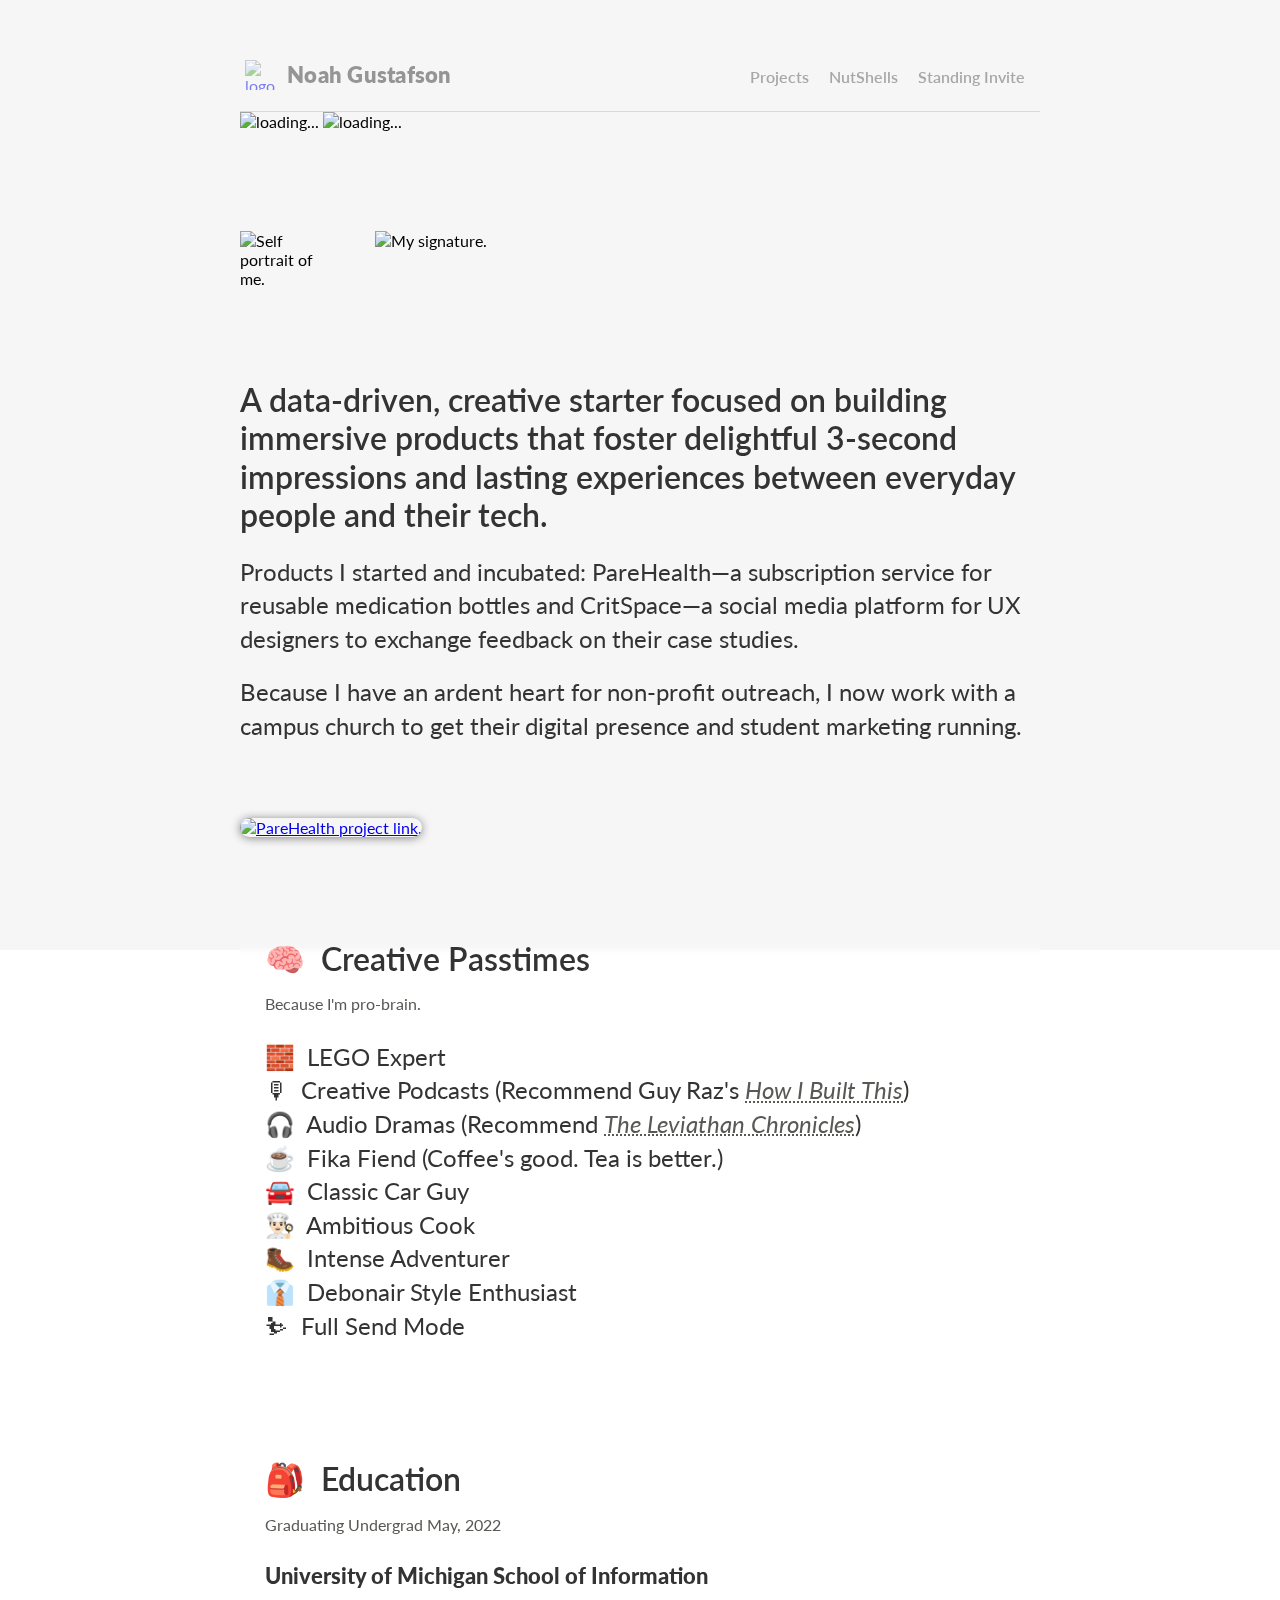
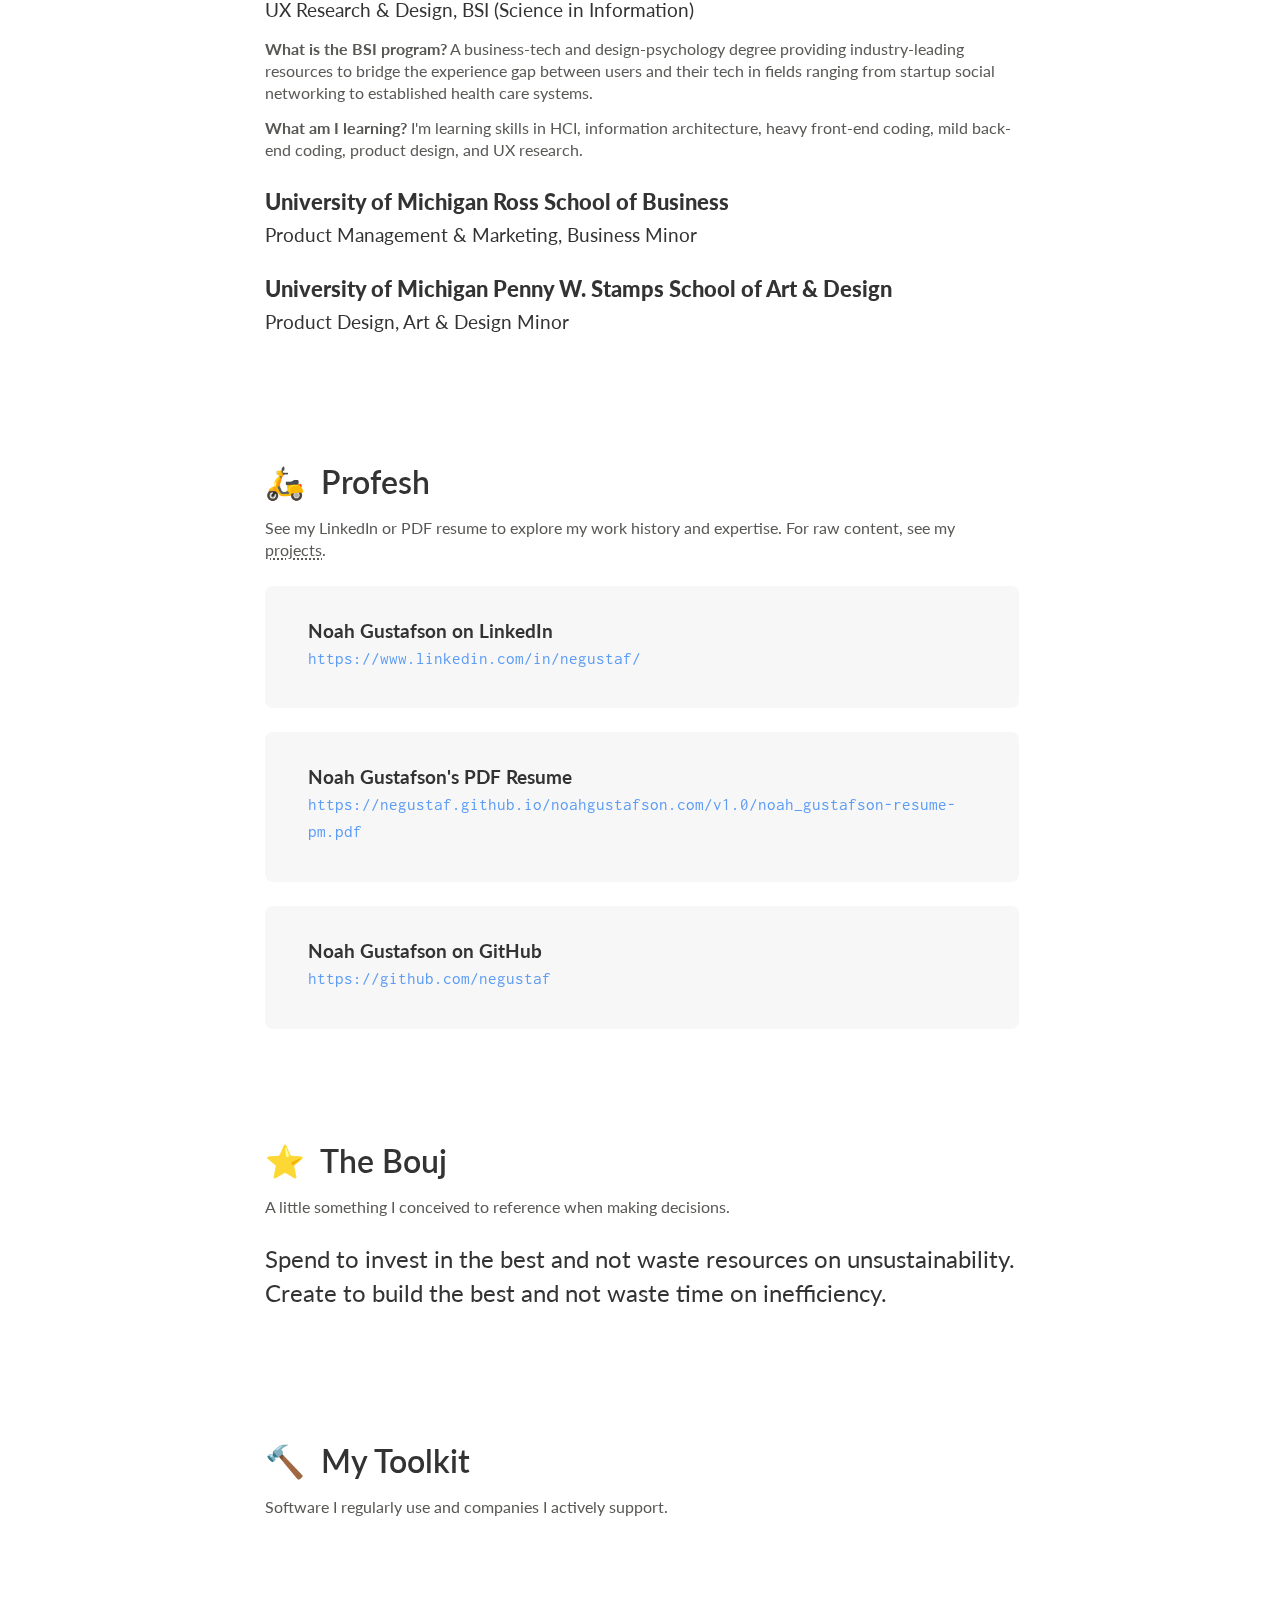
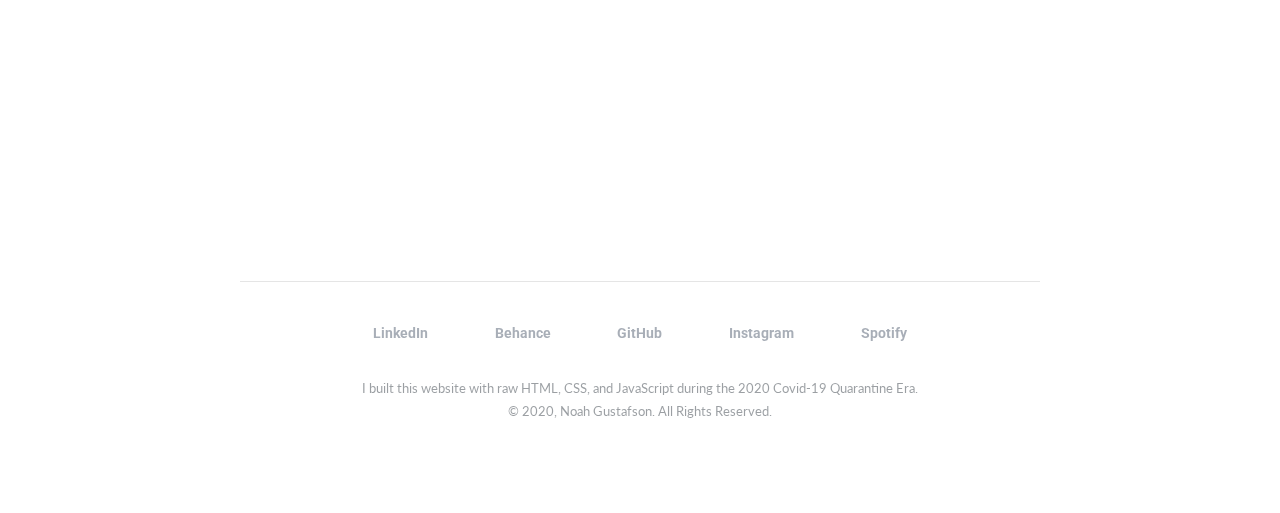
==== index.html @ 770f992e "Update index.html" ====
<!DOCTYPE html>
<html lang="en">
	<head>
		<!-- TITLE & META -->
		<title>Noah Gustafson</title>
		<meta name="”description”" content="Noah Gustafson's Portfolio">
		<!--<meta http-equiv="Cache-Control" content="no-cache, no-store, must-revalidate">
		<meta http-equiv="Pragma" content="no-cache">
		<meta http-equiv="Expires" content="0">-->
		<meta charset="utf-8">
		<meta http-equiv="x-ua-compatible" content="ie=edge">
		<!-- MOBILE META -->
		<meta name="viewport" content="width=device-width, initial-scale=1.0">
		<!-- FACEBOOK META --> <!-- default web image thumbnail for social sharing -->
		<meta property="og:image" content="http://noahgustafson.com/v1.0/imgs/meta-link/socialmedia-placeholder.png">
		<meta property="og:image:type" content="image/png">
		<meta property="og:image:width" content="1024">
		<meta property="og:image:height" content="1024">
		<meta property='og:url' content="http://noahgustafson.com/v1.0/imgs/meta-link/socialmedia-placeholder.png">
		<!-- CSS STYLESHEETS -->
		<link href="https://fonts.googleapis.com/css2?family=Lato:ital,wght@0,100;0,300;0,400;0,700;0,900;1,100;1,300;1,400;1,700;1,900&family=Roboto:ital,wght@0,100;0,300;0,400;0,500;0,700;0,900;1,100;1,300;1,400;1,500;1,700;1,900&display=swap" rel="stylesheet">
		<link rel="preconnect" href="https://fonts.gstatic.com">
		<link href="https://fonts.googleapis.com/css2?family=Inconsolata&display=swap" rel="stylesheet">
		<link rel="stylesheet" href="main.css">
		<link rel="stylesheet" href="loading/loading.css">
		<link rel="preload" type="image/png" href="http://noahgustafson.com/v1.0/imgs/meta-link/socialmedia-placeholder.png" as="image">
		<!-- FAVICON -->
		<link rel="shortcut icon" type="image/x-icon" href="/favicon.ico">
		<!-- backup favicons -->
		<link rel="shortcut icon" href="/favicon.png">
		<link  rel="shortcut icon" type="image/x-icon" href="http://noahgustafson.com/v1.0/favicon.png?v=2">
		<!-- "?v=2 sets new catch file" -->
		<!-- JAVASCRIPT -->
		<!-- more after main -->
		<script src="js/main.js"></script>
		<script src="//ajax.googleapis.com/ajax/libs/jquery/2.1.1/jquery.min.js"></script>
		<!-- Global site tag (gtag.js) - Google Analytics -->
		<script async src="https://www.googletagmanager.com/gtag/js?id=G-1WVPT8D3GH"></script>
		<script>
  		window.dataLayer = window.dataLayer || [];
  		function gtag(){dataLayer.push(arguments);}
  		gtag('js', new Date());

  		gtag('config', 'G-1WVPT8D3GH');
		</script>
	</head>
	<body class="footer-wrapper signature-background"> <!-- <body> == all visible content -->
		<div class="skip"><a href="#accessibility-jump">Skip to Main Content</a></div>
		<!-- SCROLL INDICATOR -->
		<div class="header-bar">
  		<div class="progress-container">
    		<div class="progress-bar" id="myBar"></div>
  		</div>
		</div>
		<div class="hero"></div>
		<div class="dot-grid"></div>
		<div id="sidebar" class="parallax-sidebar parallax-sidebar-fixed">
			<div class="parallax-sidebar-content">
				<h2 id="h-sidebar">More Content?</h2>
				<p id="text-sidebar">Let's talk shop!</p>
				<div class="link-email-box-sidebar" onclick="openExternalEmail()">
					<a id="link-email-sidebar" href="mailto:negustaf@umich.edu">@</a>
				</div>
			</div>
		</div>
		<div class="body">
			<header id="accessibility-jump">
				<div class="header-logo">
					<a href="https://negustaf.github.io/noahgustafson.com/v1.0/">
						<img class="header-logo-img" src="imgs/HipNoahSilhouette.png" alt="logo silhouette" height="30" width="30" style="vertical-align: middle;">
						<p class="header-logo-text">Noah Gustafson</p>
					</a>
				</div>
				<nav>
					<div class="desktop-nav">
						<ul class="nav-links">
							<li class="nav-item">
								<a href="https://negustaf.github.io/noahgustafson.com/v1.0/projects/">Projects</a>
							</li>
							<li class="nav-item">
								<a href="https://negustaf.github.io/noahgustafson.com/v1.0/nutshells/">NutShells</a>
							</li>
							<li class="nav-item">
								<a href="https://negustaf.github.io/noahgustafson.com/v1.0/standing-invite/">Standing Invite</a>
							</li>
						</ul>
					</div>
					<div class="mobile-hamburger">
						<div id="javascriptLink" class="overlay">
							<a href="javascript:void(0)" class="closebtn" onclick="closeNav()">&times;</a>
							<div class="overlay-content">
								<ul class="nav-links">
									<li class="nav-item">
										<a href="https://negustaf.github.io/noahgustafson.com/v1.0/projects/">Projects</a>
									</li>
									<li class="nav-item">
										<a href="https://negustaf.github.io/noahgustafson.com/v1.0/nutshells/">NutShells</a>
									</li>
									<li class="nav-item">
										<a href="https://negustaf.github.io/noahgustafson.com/v1.0/standing-invite/">Standing Invite</a>
									</li>
								</ul>
							</div>
						</div>
						<span onclick="openNav()" class="hamburger-menu">&#9776;</span>
					</div>
				</nav>
			</header>
			<main class="footer-wrapper">
				<!-- SPLASH SCREEN -->
				<div id="loader-main" class="loader">
	      	<img src='loading/loading-desktop.png' class='load-img-desktop' alt='loading...'>
					<img src='loading/loading-mobile.png' class='load-img-mobile' alt='loading...'>
	    	</div>
				<div class="flex-title">
					<img id="myImg" src="imgs/selfportraitsquircle.png" alt="Self portrait of me." height="100" width="100">
					<img id="mySignature" src="imgs/signature.png" alt="My signature." height="100" width="200">
					<!--<h1 id="h-namehead">Noah Gustafson</h1>-->
				</div>
				<h1 id="h-tagline">A data-driven, creative starter focused on building immersive products that foster delightful 3-second impressions and lasting experiences between everyday people and their tech.</h1>
				<p class="text">Products I started and incubated: PareHealth&mdash;a subscription service for reusable medication bottles and CritSpace&mdash;a social media platform for UX designers to exchange feedback on their case studies.</p>
				<p class="text">Because I have an ardent heart for non-profit outreach, I now work with a campus church to get their digital presence and student marketing running.</p>
				<div class="project-thumbnail-positioning-large">
					<div class="project-thumbnail">
						<a href="https://negustaf.github.io/noahgustafson.com/v1.0/projects/">
							<img class="project-thumbnail-img-large" src="imgs/parehealthtab.png" alt="PareHealth project link." width="1920" height="1228">
						</a>
					</div>
				</div>
				<div class="block-background h1-highmargin">
					<h1 class="h-subtext">🧠&nbsp;&nbsp;Creative Passtimes</h1>
					<p class="subtext">Because I'm pro-brain.</p>
					<p class="text-shortmargin text">
						🧱&nbsp;&nbsp;LEGO Expert<br>
						🎙&nbsp;&nbsp;Creative Podcasts (Recommend Guy Raz's <a class="link-inline" href="https://www.npr.org/podcasts/510313/how-i-built-this" target="_blank" rel="noopener noreferrer"><i>How I Built This</i></a>)<br>
						🎧&nbsp;&nbsp;Audio Dramas (Recommend <a class="link-inline" href="https://www.leviathanchronicles.com/" target="_blank" rel="noopener noreferrer"><i>The Leviathan Chronicles</i></a>)<br>
						☕️&nbsp;&nbsp;Fika Fiend (Coffee's good. Tea is better.)<br>
						🚘&nbsp;&nbsp;Classic Car Guy<br>
						👨🏻‍🍳&nbsp;&nbsp;Ambitious Cook<br>
						🥾&nbsp;&nbsp;Intense Adventurer<br>
						👔&nbsp;&nbsp;Debonair Style Enthusiast<br>
						⛷&nbsp;&nbsp;Full Send Mode
					</p>
				</div>
				<div class="block-background h1-highmargin">
					<h1 class="h-subtext">🎒&nbsp;&nbsp;Education</h1>
					<p class="subtext">Graduating Undergrad May, 2022</p>
					<h2 class="text-shortmargin"><strong>University of Michigan School of Information</strong></h2>
					<h3>UX Research & Design, BSI (Science in Information)</h3>
					<p id="p-subtext-shortmargin" class="subtext"><strong>What is the BSI program?</strong> A business-tech and design-psychology degree providing industry-leading resources to bridge the experience gap between users and their tech in fields ranging from startup social networking to established health care systems.</p>
					<p class="p-subtext-shortmargin-last subtext"><strong>What am I learning?</strong> I'm learning skills in HCI, information architecture, heavy front-end coding, mild back-end coding, product design, and UX research.</p>
					<h2 class="text-shortmargin"><strong>University of Michigan Ross School of Business</strong></h2>
					<h3 class="p-subtext-shortmargin-last">Product Management & Marketing, Business Minor</h3>
					<h2 class="text-shortmargin"><strong>University of Michigan Penny W. Stamps School of Art & Design</strong></h2>
					<h3>Product Design, Art & Design Minor</h3>
				</div>
				<div class="bottom block-background h1-highmargin">
					<h1 class="h-subtext">🛵&nbsp;&nbsp;Profesh</h1>
					<p class="subtext">See my LinkedIn or PDF resume to explore my work history and expertise. For raw content, see my <a class="link-inline" href="https://negustaf.github.io/noahgustafson.com/projects/" target="_blank" rel="noopener noreferrer">projects</a>.</p>
					<div class="bookmark-outer bookmark-outer-link" onclick="openExternalLinkedIn()">
						<div class="bookmark-inner bookmark-inner-link">
							<div class="bookmark-text">
								<!--<h2>Need a conversation starter?</h2>-->
								<p><strong>Noah Gustafson on LinkedIn</strong></p>
								<p class="bookmark-text-link">https://www.linkedin.com/in/negustaf/</p>
							</div>
						</div>
					</div>
					<div class="bookmark-outer bookmark-outer-link" onclick="openExternalResumePDF()" rel="nofollow noopener">
						<div class="bookmark-inner bookmark-inner-link">
							<div class="bookmark-text">
								<!--<h2>Need a conversation starter?</h2>-->
								<p><strong>Noah Gustafson's PDF Resume</strong></p>
								<p class="bookmark-text-link">https://negustaf.github.io/noahgustafson.com/v1.0/noah_gustafson-resume-pm.pdf</p>
							</div>
						</div>
					</div>
					<div class="bookmark-outer bookmark-outer-link" onclick="openExternalGitHub()">
						<div class="bookmark-inner bookmark-inner-link">
							<div class="bookmark-text">
								<!--<h2>Need a conversation starter?</h2>-->
								<p><strong>Noah Gustafson on GitHub</strong></p>
								<p class="bookmark-text-link">https://github.com/negustaf</p>
							</div>
						</div>
					</div>
				</div>
				<div class="block-background h1-highmargin">
					<h1 class="h-subtext">⭐&nbsp;&nbsp;The Bouj</h1>
					<p class="subtext">A little something I conceived to reference when making decisions.</p>
					<p class="text">Spend to invest in the best and not waste resources on unsustainability. Create to build the best and not waste time on inefficiency.</p>
				</div>
				<!--<h1>😄&nbsp;&nbsp;I am at my best...</h1>
				<p class="text">after talking to someone intellectually or joyously, especially in the morning.</p>-->
				<!--<div class="bookmark-outer">
					<div class="bookmark-inner">
						<h4>Budweiser's 1999: Wassup?</h4>
						<a class="bookmark-link"></a>
					</div>
				</div>-->
				<!-- <a href="https://www.linkedin.com/in/negustaf/" class="linkedin">LinkedIn</a>
				<a href="https://www.instagram.com/thelifeofnegus/" class="instagram">Instagram</a>
				<a href="https://www.behance.net/thedesignofnegus" class="behance">Behance</a>
				<a href="https://open.spotify.com/user/12140083189?si=nihkLLVKQlK-M3A6FV1tzg" class="spotify">Spotify</a>
				<a href="mailto:negustaf@umich.edu" class="email">Email Me</a> -->
				<div class="block-background h1-highmargin">
					<h1 class="h-subtext">🔨&nbsp;&nbsp;My Toolkit</h1>
					<p class="subtext" id="p-subtext-largemargin">Software I regularly use and companies I actively support.</p>
					<!-- GRID METHOD -->
					<div class="favorite-tools-container">
						<a class="things3 column" href="https://culturedcode.com/things/" target="_blank" rel="noopener noreferrer">
							<span style="visibility: hidden;">Things3</span>
						</a>
						<a class="notion column" href="https://www.notion.so/" target="_blank" rel="noopener noreferrer">
							<span style="visibility: hidden;">Notion</span>
						</a>
						<a class="newton column" href="https://newtonhq.com" target="_blank" rel="noopener noreferrer">
							<span style="visibility: hidden;">Newton</span>
						</a>
						<a class="adobe column" href="https://adobe.com" target="_blank" rel="noopener noreferrer">
							<span style="visibility: hidden;">Adobe</span>
						</a>
						<a class="trello column" href="https://trello.com" target="_blank" rel="noopener noreferrer">
							<span style="visibility: hidden;">Trello</span>
						</a>
						<a class="atom column" href="https://atom.io/" target="_blank" rel="noopener noreferrer">
							<span style="visibility: hidden;">Atom IDE</span>
						</a>
						<a class="github column" href="https://github.com/negustaf" target="_blank" rel="noopener noreferrer">
							<span style="visibility: hidden;">GitHub</span>
						</a>
						<a class="figma column" href="https://www.figma.com" target="_blank" rel="noopener noreferrer">
							<span style="visibility: hidden;">Figma</span>
						</a>
						<a class="miro column" href="https://miro.com/" target="_blank" rel="noopener noreferrer">
							<span style="visibility: hidden;">Miro</span>
						</a>
						<a class="slack column" href="https://slack.com/" target="_blank" rel="noopener noreferrer">
							<span style="visibility: hidden;">Slack</span>
						</a>
						<a class="nudget column" href="https://nudgetapp.com/" target="_blank" rel="noopener noreferrer">
							<span style="visibility: hidden;">Nudget</span>
						</a>
						<a class="sketch column" href="https://www.sketch.com" target="_blank" rel="noopener noreferrer">
							<span style="visibility: hidden;">Sketch</span>
						</a>
					</div>
				</div>
				<!-- FLEXBOX METHOD -->
				<!-- DESKTOP VIEW -->
				<!--<div class="favorite-tools-desktop ftd1">
					<a class="things3 favorite-column" href="https://culturedcode.com/things/" target="_blank"></a>
					<a class="notion favorite-column" href="https://www.notion.so/" target="_blank"></a>
					<a class="newton favorite-column" href="https://newtonhq.com" target="_blank"></a>
					<a class="adobe favorite-column" href="https://adobe.com" target="_blank"></a>
				</div>
				<div class="favorite-tools-desktop">
					<a class="trello favorite-column" href="https://trello.com" target="_blank"></a>
					<a class="miro favorite-column" href="https://miro.com/" target="_blank"></a>
					<a class="sketch favorite-column" href="https://www.sketch.com" target="_blank"></a>
					<a class="figma favorite-column" href="https://www.figma.com" target="_blank"></a>
				</div>-->
				<!-- MOBILE VIEW -->
				<!--<div class="favorite-tools-mobile">
					<div class="favorite-column">
						<a class="things3" href="https://culturedcode.com/things/" target="_blank"></a>
						<a class="notion" href="https://www.notion.so/" target="_blank"></a>
					</div>
					<div class="favorite-column">
						<a class="newton favorite-column" href="https://newtonhq.com" target="_blank"></a>
						<a class="adobe favorite-column" href="https://adobe.com" target="_blank"></a>
					</div>
					<div class="favorite-column">
						<a class="trello favorite-column" href="https://trello.com" target="_blank"></a>
						<a class="miro favorite-column" href="https://miro.com/" target="_blank"></a>
					</div>
					<div class="favorite-column">
						<a class="sketch favorite-column" href="https://www.sketch.com" target="_blank"></a>
						<a class="figma favorite-column" href="https://www.figma.com" target="_blank"></a>
					</div>
				</div>-->
			</main>
			<footer>
				<div class="footer-line"></div>
				<div class="foot-social">
					<a href="https://www.linkedin.com/in/negustaf/" target="_blank" rel="noopener noreferrer" class="social-linkedin">LinkedIn</a>
					<a href="https://www.behance.net/thedesignofnegus" target="_blank" rel="noopener noreferrer" class="social-behance">Behance</a>
					<a href="https://github.com/negustaf" target="_blank" rel="noopener noreferrer" class="social-github">GitHub</a>
					<a href="https://www.instagram.com/thelifeofnegus/" target="_blank" rel="noopener noreferrer" class="social-instagram">Instagram</a>
					<a href="https://open.spotify.com/user/12140083189?si=nihkLLVKQlK-M3A6FV1tzg" target="_blank" rel="noopener noreferrer" class="social-spotify">Spotify</a>
				</div>
				<div class="text-foot-mobilewrapper">
					<p id="text-foot" class="text">I built this website with raw HTML, CSS, and JavaScript during the 2020 Covid-19 Quarantine Era.</p>
					<p id="text-foot-copyright" class="text">&copy; 2020, Noah Gustafson. All Rights Reserved.</p>
				</div>
		</footer>
	</div>
	<!-- JAVASCRIPT -->
	<script>
		// SPLASH SCREEN
		window.addEventListener("load", function () {
			const loader = document.querySelector(".loader");
			loader.className += " hidden";
		});
	</script>
	</body>
</html>
---- main.css ----
/* ADD DOTTED LINKS */

@media screen {
  :root {
      --layer-1: #FFFFFF;
      --layer-2: #5C9CF5;
      --layer-3: #F6F6F6;
      --layer-4: #E7E7E7;
  }
  html {
    background-color: var(--layer-1);
  }
  * {
    margin: 0;
    /* DEV RULER: */
    /*border: 1px solid green;*/
  }
  /* PRELOAD TOOLKIT HOVER IMAGES TO AVOID FLICKER */
  body:after {
    position:absolute; width:0; height:0; overflow:hidden; z-index:-1;
    content: url(imgs/favoritetools/things-favoritetools-coloricon-1x-min.png) url(imgs/favoritetools/notion-favoritetools-coloricon-1x-min.png) url(imgs/favoritetools/newton-favoritetools-coloricon-1x-min.png) url(imgs/favoritetools/adobe-favoritetools-coloricon-1x-min.png) url(imgs/favoritetools/trello-favoritetools-coloricon-1x-min.png) url(imgs/favoritetools/atom-favoritetools-coloricon-1x-min.png) url(imgs/favoritetools/github-favoritetools-coloricon-1x-min.png) url(imgs/favoritetools/figma-favoritetools-coloricon-1x-min.png) url(imgs/favoritetools/miro-favoritetools-coloricon-1x-min.png) url(imgs/favoritetools/slack-favoritetools-coloricon-1x-min.png) url(imgs/favoritetools/nudget-favoritetools-coloricon-1x-min.png) url(imgs/favoritetools/sketch-favoritetools-shadeicon-1x-min.png);
  }
  .hero {
    position: absolute;
    top: 0;
    z-index: -1;
    background-color: var(--layer-3);
    width: 100%;
    height: 950px;
  }
  .dot-grid {
    position: absolute;
    top: 946px;
    z-index: -2;
    background-image: url(imgs/dotgrid.png);
    background-repeat: repeat-y;
    width: 100%;
    height: 2150px;
  }
  .body {
    position: relative;
    font-family: 'lato', sans-serif;
    padding-top: 32px;
    padding-right: 32px;
    padding-bottom: 32px;
    padding-left: 32px;
    max-width: 800px;
    margin: 0 auto;
  }
  .signature-background {
    background-image: url('imgs/signature-background.png');
    background-repeat: no-repeat;
    background-position: bottom;
  }
  /* ACCESSIBILITY: SKIP TO MAIN CONTENT */
  .skip a {
    font-family: 'lato', sans-serif;
    font-size: 1em;
    background: #F9F9F9;
    left: 10px;
    padding: 6px;
    -webkit-transition: top 0.3s ease-out;
    transition: top 0.3s ease-out;
    z-index: 1;
    position: absolute;
    top: -40px;
    color: rgb(51,51,51,.4);
    border: 1px solid rgb(0,0,0,0);
    text-decoration: none;
  }
  .skip a:focus {
    top: 10px;
  }
  /* HEADER & NAV */
  header {
    display: flex;
    flex-direction: row;
    justify-content: space-between;
    background-color: rgb(255,255,255,0);
    /*-webkit-backdrop-filter: blur(10px);
    backdrop-filter: blur(10px);*/
    align-items: center;
    padding: 25px 0 1em 0;
    border-bottom: 1px solid rgb(38,52,74,.15);
    transition: background .2s ease-out;
    background-repeat:no-repeat;
  }
  .header-logo {
    display: flex;
    align-items: center;
    cursor: pointer;
    /*hover-background:*/
    border-radius: 4px;
    padding: 3px 5px 5px 5px;
  }
  /*.header-logo:hover {
    background-color: rgb(38,52,74,.08);
  }*/
  .header-logo-img {
    float: left;
    opacity: .5;
    transition: all 300ms ease 0s;
  }
  .header-logo-text {
    float: right;
    color: rgb(51,51,51,.5);
    /*color: rgb(5,13,20,.65);*/
    font-size: 1.4em;
    font-weight: 800;
    letter-spacing: 0.25px;
    text-decoration: none;
    padding: 1px 0 0 12px;
    transition: all 300ms ease 0s;
  }
  .header-logo:hover > a > .header-logo-img, .header-logo:focus > a > .header-logo-img {
    opacity: .8;
  }
  .header-logo:hover > a > .header-logo-text, .header-logo:focus > a > .header-logo-text {
    color: rgb(51,51,51,.8);
    /*color: rgb(5,13,20,1);*/
  }
  .nav-links {
    display: flex;
    list-style-type: none;
    flex-direction: row;
    padding-inline-start: 0; /* removes padding where list bullets were (default of 40px), was problem in hamburger menu centering */
  }
  .nav-item a {
    /*global nav:*/
    color: rgb(51,51,51,.4);
    font-weight: 600;
    text-decoration: none;
    cursor: pointer;
    margin-right: 10px;
    /*hover-background:*/
    border-radius: 4px;
    padding: 3px 5px 5px 5px;
    transition: all 300ms ease 0s;
  }
  .nav-item a:hover, a:focus{
    color: rgb(51,51,51,.6);
    background-color: rgb(231,231,231); /* use when white background: rgb(242,242,242)*/
  }
  .projects-page a, .projects-page a:hover, .projects-page a:after {
    color: rgb(51,51,51,.6);
    background-color: rgb(231,231,231);
  }
  .nutshells-page a, .nutshells-page a:hover, .nutshells-page a:after {
    color: rgb(51,51,51,.6);
    background-color: rgb(231,231,231);
  }
  .standing-invite-page a, .standing-invite-page a:hover, .standing-invite-page a:after {
    color: rgb(51,51,51,.6);
    background-color: rgb(231,231,231);
  }
  /* HORIZONTAL PROGRESS BAR */
  .header-bar {
    position: fixed;
    top: 0;
    z-index: 1;
    width: 100%;
  }
  /* The progress container (grey background) */
  .progress-container {
    width: 100%;
    height: 3px;
    background: rgb(0,0,0,0);
  }
  /* The progress bar (scroll indicator) */
  .progress-bar {
    height: 3px;
    background: var(--layer-2); /*rgb(150,150,150)*/
    width: 0%;
  }
  .mobile-hamburger {
    display:none;
  }
  .flex-title {
    display:flex;
    margin: 100px 0 50px 0;
  }
  #myImg {
    display:inline-block;
    align-self:center;
  }
  #mySignature {
    margin: auto 0 auto 35px;
  }
  h1 {
    color: rgb(51,51,51);
    font-weight:600;
    font-size:2em;
    line-height:1.4em;
    margin-bottom: 20px;
  }
  #h-namehead {
    color: rgb(51,51,51);
    font-weight: 800;
    font-size: 3em;
    margin: auto 0;
  }
  #h-tagline {
    margin-top: 0;
    line-height: 1.2em;
  }
  .h-subtext {
     margin-bottom: 12px;
   }
   .h1-highmargin {
     margin-top: 60px;
   }
  h2 {
    color: rgb(51,51,51);
    font-weight: 600;
    font-size: 1.4em;
    line-height: 1.4em;
    margin-bottom: 8px;
  }
  #h2-comingsoon {
    color: rgb(117,117,117)
  }
  h3 {
    color: rgb(51,51,51);
    font-weight: normal;
    font-size: 1.2em;
    line-height: 1.4em;
    margin-bottom: 14px;
  }
  #h-sidebar {
    font-weight: 800;
    font-size: 1.5em;
  }
  .subtext {
    color: #585855;
    font-weight: normal;
    font-size: 1em;
    line-height: 1.4em;
    margin-bottom: 24px;
  }
  .p-subtext {
    margin-bottom: 5px;
  }
  #p-subtext-shortmargin {
    margin-bottom: 12px;
  }
  #p-subtext-largemargin {
    margin-bottom: 32px;
  }
  .p-subtext-shortmargin-last {
    margin-bottom: 24px;
  }
  .text {
    color: rgb(51,51,51);
    font-weight:normal;
    font-size:1.5em;
    line-height:1.4em;
    margin-bottom: 20px;
  }
  .text-shortmargin {
    /* id's override classes */
    /* not using #text-short anymore though */
    margin-bottom: 5px;
  }
  #text-sidebar {
    font-size: 1.2em;
  }
  #text-foot {
    text-align:center;
    font-size:0.8em;
    color:rgba(4,15,26,.4);
    margin:0;
  }
  #text-foot-copyright {
    padding-top:5px;
    text-align:center;
    font-size: 0.8em;
    color:rgba(4,15,26,.4);
  }
  .link-inline {
    cursor: pointer;
    color: #585855; /*var(--layer-2) or rgb(9,124,190)*/
    text-decoration-color: #585855;
    text-decoration-style: dotted;
    text-decoration-thickness: .1em;
    text-underline-offset: 1.5px;
  }
  .link-inline:hover {
    color: rgb(51,51,51);
    text-decoration-color: rgb(51,51,51);
    text-decoration-style: solid;
  }
  /*#link-email {
    color: var(--layer-2);
    font-size: 1em;
    cursor: pointer;
    text-decoration: none;
    transition: 300ms ease;
  }
  #link-email:hover {
    border-color: var(--layer-2);
  }*/
  #link-email-sidebar {
    color: var(--layer-2);
    font-size: 1.5em;
    cursor: pointer;
    text-decoration: none;
  }
  /*.link-email-underline {
    width: 154px;
    transition: 300ms ease;
  }
  .link-email-underline:after {*/
    /* UNDERLINE */
    /*content: "";
    display: block;
    border-bottom: 1px solid transparent;
    padding: 0;
    width: 154px;
  }
  .link-email-underline:hover:after {
    border-color: var(--layer-2);
  }*/
  .link-email-box-sidebar {
    display: flex;
    justify-content: center;
    cursor: pointer;
    font-size: 1.5em;
    line-height: 1.7em;
    margin-top: 10px;
    padding: 0 3px 7px 3px;
    border-radius: 7.5px;
    border: solid 2px transparent;
    background-color: rgb(231,231,231, 0.6);
    transition: 300ms ease;
  }
  .link-email-box-sidebar:hover, .link-email-box-sidebar:focus {
    border: solid 2px var(--layer-2);
  }
  .link-email-sidebar {

  }
  a.copy-email {
    cursor: pointer;
    text-decoration: underline;
  }
  a.copy-email:first-child {
    text-decoration: none;
  }
  .parallax-sidebar {
    position: absolute;
    font-family: 'lato', sans-serif;
    margin: 0 0 0 6.5vw;
    padding: 5px;
    width: 130px;
    height: auto; opacity: 1;
    transition: height 0ms 0ms, opacity 600ms 0ms;
    left: -200px;
    border-radius: 7.5px;
    -webkit-backdrop-filter: blur(2.5px);
    backdrop-filter: blur(2.5px);
    transition: 1000ms ease;
  }
  .parallax-sidebar-fixed {
    transition: 1000ms ease;
    position: fixed;
    left: 0;
    top: 50vh;
  }
  /*
  .parallax-sidebar {
    position: absolute;
    width: 100%;
    height: 100%;
    top: 150px;
    left: 25px;
    overflow-x: hidden;
    overflow-y: scroll;
    perspective: 8px;
    perspective-origin: 0%;
  }
  .parallax-foreground {
    /*position: fixed;
    top: 100px;
    left: 30px;
    width: 100px;
    height: 200px;*/
    /*position: relative;
    top: 0;
    left: 0;
    width: 100%;
    height: 100%;
    transform: translateZ(0px);
  }
  .parallax-sidebar-content {
    /*position: absolute;
    z-index: 1;*/
    /*margin-top: auto;
    margin-bottom: 50px;
    transform-origin: 0;
    transform: translateZ(3px) scale(0.625);
    transform: translateZ(3px);
    transform: translateZ(0) scale(1);
  }
*/


/*
  .wrapper {
    display: flex;
    justify-content: center;
    align-items: center;
    height: 420px;
  }
  .parallax-container {
    position: relative;
    width: 100%;
    height: 100%;
    overflow-x: hidden;
    overflow-y: scroll;
    perspective: 8px;
    perspective-origin: 0%;
    display: flex;
  }
  .background {
    position: absolute;
    top: 0;
    left: 0;
    width: 100%;
    height: 100%;
    transform: translateZ(0px);
  }
  .foreground {
    margin-top: auto;
    margin-bottom: 50px;
    transform-origin: 0;
    transform: translateZ(3px) scale(0.625);
    transform: translateZ(3px);
    transform: translateZ(0) scale(1);
  }
  .foreground h1 {
    font-size: 36px;
  }
*/

  #projects-long {
    display: block;
  }
  #projects-short {
    display: none;
  }
  .project-thumbnail-positioning {
    margin: 50px 0 50px 0;
  }
  .project-thumbnail-positioning-large {
    margin: 75px 0 75px 0;
  }
  .project-thumbnail {
    margin: 0 auto;
    width: 100%;
    cursor: pointer;
  }
  .project-thumbnail a {
    display: block;
  }
  .project-thumbnail-img {
    width: 100%;
    height: auto;
    -webkit-box-shadow: 0 1px 3px grey;
	  -moz-box-shadow: 0 1px 3px grey;
    box-shadow: 0 1px 3px grey;
    border-radius: 15px;
    transition: 200ms ease;
  }
  .project-thumbnail-img-large {
    width: 100%;
    height: auto;
    -webkit-box-shadow: 0 1px 10px grey;
	  -moz-box-shadow: 0 1px 10px grey;
    box-shadow: 0 1px 10px grey;
    border-radius: 20px;
    transition: 200ms ease;
  }
  .project-thumbnail-img:hover, .project-thumbnail-img-large:hover {
    -webkit-box-shadow: none;
	  -moz-box-shadow: none;
    box-shadow: none;
    transform: scale(1.01);
  }
  /* SLIDING IN PROJECT BLOCKS */
  /*@import "compass/css3";
  * {
    @include box-sizing(border-box);
  }
  section {
    margin: 0 auto;
    padding: 20px;
    overflow: hidden;
  }
  .module {
    width: 48%;
    min-height: 200px;
    position: relative;
    float: left;
    border-radius: 5px;
    margin-right: 4%;
    margin-bottom: 4%;
    box-shadow: 0 1px 3px rgba(black, 0.2);
    &:nth-child(even) {
      margin-right: 0;
    }
  }
  .come-in {
    transform: translateY(150px);
    animation: come-in 0.8s ease forwards;
  }
  .come-in:nth-child(odd) {
    animation-duration: 0.6s;
  }
  .already-visible {
    transform: translateY(0);
    animation: none;
  }
  @keyframes come-in {
    to { transform: translateY(0); }
  }*/
  .block-background {
    padding: 25px;
    -webkit-backdrop-filter: blur(2.5px);
    backdrop-filter: blur(2.5px);
  }
  .bookmark-outer {
    width: 100%;
    border-radius: 7.5px;
    margin-top: 24px;
    background-color: rgb(245,245,245, .8);
    overflow: hidden;
  }
  .bookmark-outer-link {
    cursor: pointer;
    border: 2px solid transparent;
  }
  .bookmark-outer-link:hover {
    border: 2px solid var(--layer-2);
  }
  .bookmark-inner  {
    margin: 20px 30px 25px 30px;
    height: 80%;
    display: grid;
    grid-template-columns: 1fr 999fr;
  }
  .bookmark-inner-link {
    margin-bottom: 35px;
  }
  .bookmark-icon {
    font-size: 2em;
    height: 100%;
    margin-top: 3px;
    grid-column: 1 / span 1;
  }
  .bookmark-text {
    width: 98%;
    height: calc(100% - 20px);
    font-size: 1.2em;
    color: rgb(51,51,51);
    font-weight: normal;
    line-height: 1.4em;
    grid-column: 2 / span 1;
    margin: 10px 0 0 10px;
  }
  .bookmark-text h2 {
    font-size: 1.2em;
  }
  .bookmark-text-link {
    font-family: 'Inconsolata', monospace;
    font-size: 0.9em;
    color: var(--layer-2);
  }
  /* GRID METHOD */
  .favorite-tools-container {
    display: grid;
    margin: 0 auto;
    grid-template-columns: 1fr 1fr 1fr 1fr;
    grid-template-rows: repeat(4,auto);
    grid-row-gap: 25px;
  }
  /* FLEX METHOD */
  /*.favorite-tools-desktop {
    display: flex;
    padding: 0 22px 0 22px;
    justify-content: space-between;
    margin: 0 20px 0 20px;
  }
  .ftd1 {
    padding: 10px 22px 25px 22px;
  }
  .favorite-tools-mobile {
    display: none;
  }*/
  .things3 {
    margin: 0 auto;
    background-image: url(imgs/favoritetools/things-favoritetools-shadeicon-1x-min.png);
    opacity: .5;
    width: 105px;
    height: 45;
    background-size: 105px auto;
    overflow: hidden;
    cursor: pointer;
    background-repeat: no-repeat;
    transition: all 150ms ease;
  }
  .things3:hover, .things3:focus {
    background-image: url(imgs/favoritetools/things-favoritetools-coloricon-1x-min.png);
    opacity: 1;
  }
  .notion {
    margin: 0 auto;
    background-image: url(imgs/favoritetools/notion-favoritetools-shadeicon-1x-min.png);
    opacity: .5;
    width: 105px;
    height: 45px;
    background-size: 105px auto;
    overflow: hidden;
    cursor: pointer;
    background-repeat: no-repeat;
    transition: all 150ms ease;
  }
  .notion:hover, .notion:focus {
    background-image: url(imgs/favoritetools/notion-favoritetools-coloricon-1x-min.png);
    opacity: 1;
  }
  .newton {
    margin: 0 auto;
    background-image: url(imgs/favoritetools/newton-favoritetools-shadeicon-1x-min.png);
    opacity: .5;
    width: 105px;
    height: 45px;
    background-size: 105px auto;
    overflow: hidden;
    cursor: pointer;
    background-repeat: no-repeat;
    transition: all 150ms ease;
  }
  .newton:hover, .newton:focus {
    background-image: url(imgs/favoritetools/newton-favoritetools-coloricon-1x-min.png);
    opacity: 1;
  }
  .adobe {
    margin: 0 auto;
    background-image: url(imgs/favoritetools/adobe-favoritetools-shadeicon-1x-min.png);
    opacity: .5;
    width: 105px;
    height: 45px;
    background-size: 105px auto;
    overflow: hidden;
    cursor: pointer;
    background-repeat: no-repeat;
    transition: all 150ms ease;
  }
  .adobe:hover, .adobe:focus {
    background-image: url(imgs/favoritetools/adobe-favoritetools-coloricon-1x-min.png);
    opacity: 1;
  }
  .trello {
    margin: 0 auto;
    background-image: url(imgs/favoritetools/trello-favoritetools-shadeicon-1x-min.png);
    opacity: .5;
    width: 105px;
    height: 45px;
    background-size: 105px auto;
    overflow: hidden;
    cursor: pointer;
    background-repeat: no-repeat;
    transition: all 150ms ease;
  }
  .trello:hover, .trello:focus {
    background-image: url(imgs/favoritetools/trello-favoritetools-coloricon-1x-min.png);
    opacity: 1;
  }
  .atom {
    margin: 0 auto;
    background-image: url(imgs/favoritetools/atom-favoritetools-shadeicon-1x-min.png);
    opacity: .5;
    width: 105px;
    height: 45px;
    background-size: 105px auto;
    overflow: hidden;
    cursor: pointer;
    background-repeat: no-repeat;
    transition: all 150ms ease;
  }
  .atom:hover, .atom:focus {
    background-image: url(imgs/favoritetools/atom-favoritetools-coloricon-1x-min.png);
    opacity: 1;
  }
  .github {
    margin: 0 auto;
    background-image: url(imgs/favoritetools/github-favoritetools-shadeicon-1x-min.png);
    opacity: .5;
    width: 105px;
    height: 45px;
    background-size: 105px auto;
    overflow: hidden;
    cursor: pointer;
    background-repeat: no-repeat;
    transition: all 150ms ease;
  }
  .github:hover, .github:focus {
    background-image: url(imgs/favoritetools/github-favoritetools-coloricon-1x-min.png);
    opacity: 1;
  }
  .figma {
    margin: 0 auto;
    background-image: url(imgs/favoritetools/figma-favoritetools-shadeicon-1x-min.png);
    opacity: .5;
    width: 105px;
    height: 45px;
    background-size: 105px auto;
    overflow: hidden;
    cursor: pointer;
    background-repeat: no-repeat;
    transition: all 150ms ease;
  }
  .figma:hover, .figma:focus {
    background-image: url(imgs/favoritetools/figma-favoritetools-coloricon-1x-min.png);
    opacity: 1;
  }
  .miro {
    margin: 0 auto;
    background-image: url(imgs/favoritetools/miro-favoritetools-shadeicon-1x-min.png);
    opacity: .5;
    width: 105px;
    height: 45px;
    background-size: 105px auto;
    overflow: hidden;
    cursor: pointer;
    background-repeat: no-repeat;
    transition: all 150ms ease;
  }
  .miro:hover, .miro:focus {
    background-image: url(imgs/favoritetools/miro-favoritetools-coloricon-1x-min.png);
    opacity: 1;
  }
  .slack {
    margin: 0 auto;
    background-image: url(imgs/favoritetools/slack-favoritetools-shadeicon-1x-min.png);
    opacity: .5;
    width: 105px;
    height: 45px;
    background-size: 105px auto;
    overflow: hidden;
    cursor: pointer;
    background-repeat: no-repeat;
    transition: all 150ms ease;
  }
  .slack:hover, .slack:focus {
    background-image: url(imgs/favoritetools/slack-favoritetools-coloricon-1x-min.png);
    opacity: 1;
  }
  .nudget {
    margin: 0 auto;
    background-image: url(imgs/favoritetools/nudget-favoritetools-shadeicon-1x-min.png);
    opacity: .5;
    width: 105px;
    height: 45px;
    background-size: 105px auto;
    overflow: hidden;
    cursor: pointer;
    background-repeat: no-repeat;
    transition: all 150ms ease;
  }
  .nudget:hover, .nudget:focus {
    background-image: url(imgs/favoritetools/nudget-favoritetools-coloricon-1x-min.png);
    opacity: 1;
  }
  .sketch {
    margin: 0 auto;
    background-image: url(imgs/favoritetools/sketch-favoritetools-shadeicon-1x-min.png);
    opacity: .5;
    width: 105px;
    height: 45px;
    background-size: 105px auto;
    overflow: hidden;
    cursor: pointer;
    background-repeat: no-repeat;
    transition: all 150ms ease;
  }
  .sketch:hover, .sketch:focus {
    background-image: url(imgs/favoritetools/sketch-favoritetools-coloricon-1x-min.png);
    opacity: 1;
  }
  footer {
    height: 200px;
    padding-top: 6em;
    /*margin: 2em 0 3em 0;*/
  }
  .footer-wrapper {
    min-height: calc(100vh - 250px);
  }
  .footer-line {
    padding-top:40px;
    border-top:1px solid rgba(0,0,0,.1);
  }
  .foot-social {
    display:flex;
    align-self:center;
    text-align:center;
    flex-wrap: wrap;
    justify-content:space-around;
    max-width:75%;
    margin: 0 auto 35px auto;
  }
  .foot-social a {
    font-family:-apple-system,BlinkMacSystemFont,Roboto,'Helvetica Neue',sans-serif;
    font-size:0.9em;
    color:rgb(38,52,74,.4);
    font-weight:bold;
    cursor:pointer;
    text-decoration:none;
    border-radius:4px;
    padding:3px 5px 3px 5px;
    transition: all 100ms ease 0s;
    /*display:grid;*/
    /*width:65px; /*when ready to make double or tripple flex column responsive—like My Toolkit—remove this width attribute and use code from My Toolkit*/
  }
  .social-linkedin:hover {
    color:rgb(40,103,178);
  }
  .social-behance:hover {
    color:rgb(5,62,255);
  }
  .social-github:hover {
    color:rgb(255,204,48);
  }
  .social-instagram:hover {
    color:rgb(205,72,107);
  }
  .social-spotify:hover {
    color:rgb(30,215,96);
  }
  .social-linkedin:active {
    color:rgb(40,103,178);
    background-color:rgb(40,103,178,.08);
  }
  .social-behance:active {
    color:rgb(5,62,255);
    background-color:rgb(5,62,255,.08);
  }
  .social-github:active {
    color:rgb(255,204,48);
    background-color:rgb(255,204,48,.08);
  }
  .social-instagram:active {
    color:rgb(205,72,107);
    background-color:rgb(205,72,107,.08);
  }
  .social-spotify:active {
    color:rgb(30,215,96);
    background-color:rgb(30,215,96,.08);
  }
} /*END @MEDIA SCREEN*/
@media (max-width: 1300px) {
  .parallax-sidebar {
    overflow: hidden;
    height: 0; opacity: 0;
    transition: height 0ms 400ms, opacity 400ms 0ms;
  }
} /*END @MEDIA SCREEN (max-WIDTH:1250PX)*/
@media (min-width: 600px) {
  #h-namehead {
    margin-left:25px;
  }
} /*END @MEDIA SCREEN (MIN-WIDTH:600PX)*/
@media (max-width: 600px) {
  .hero {
    height: 1400px;
  }
  .dot-grid {
    top: 1396px;
    height: 2200px;
  }
} /*END @MEDIA SCREEN (MAX-WIDTH:600PX)*/
@media (max-width: 850px) {
  .text-foot-mobilewrapper {
    max-width: 68%;
    margin: auto;
  }
} /*END @MEDIA SCREEN (MAX-WIDTH:850PX)*/
@media (max-width: 700px) {
  #projects-long {
    display: none;
  }
  #projects-short {
    display: block;
  }
  .project-thumbnail-img, .project-thumbnail-img-large {
    border-radius: 15px;
  }
  .favorite-tools-container {
    grid-template-columns: 1fr 1fr 1fr;
    grid-template-rows: repeat(3,auto);
    grid-row-gap: 25px;
    }
  /* GRID METHOD */
  .things3, .notion, .newton, .adobe, .trello, .atom, .github, .figma, .miro, .slack, .nudget, .sketch {
    background-position: 0px 0px;
    opacity: .8;
    }
} /*END @MEDIA SCREEN (MAX-WIDTH:700PX)*/
@media (max-width: 600px) {
  /*HAMBURGER PLACEMENT*/
  .desktop-nav {
    display: none;
  }
  .mobile-hamburger {
    display: flex;
  }
  .nav-links {
    flex-direction: column;
  }
  .hamburger-menu {
    float: right;
    cursor: pointer;
    margin: 0 5px 4px 0;
    font-size: 1.75em;
    color: rgb(51,51,51,.4);
    font-weight: bold;
  }
  /*OVERLAY*/
  .overlay {
    height: 100%;
    width: 100%;
    display: none;
    position: fixed; /*Stay in place*/
    z-index: 1; /*Sit on top*/
    left: 0;
    top: 0;
    background-color: rgb(255,255,255,.5);
    -webkit-backdrop-filter: blur(15px);
    backdrop-filter: blur(15px);
    overflow-x: hidden; /* Disable horizontal scroll */
  }
  /*POSITION INSIDE OVERLAY*/
  .overlay-content {
    position: relative;
    top: 25%; /* 25% from the top */
    width: 100%; /* 100% width */
    text-align: center; /* Centered text/links */
    margin-top: 30px; /* 30px top margin to avoid conflict with the close button on smaller screens */
  }
  /*LINKS INSIDE OVERLAY*/
  .overlay a {
    font-size: 2em;
    color: rgb(51,51,51,.4);
    font-weight: 600;
    text-decoration: none;
    cursor: pointer;
    padding: 10px;
    display: block; /* Display block instead of inline */
    transition: all 300ms ease 0s;
  }
  .nav-item a {
    margin: 2px 30px 2px 30px;
  }
  .nav-item a:hover, .nav-item a:focus {
    background-color: rgb(215,215,215,.3);
  }
  /*CLOSE BUTTON POSITION*/
  .overlay .closebtn {
    position: absolute;
    top: 39px;
    right: 26px;
    font-size: 45px;
  }
  .flex-title {
    flex-direction:column;
    justify-content:center;
  }
  #myImg {
    margin-bottom:16px;
  }
  #mySignature {
    margin: auto;
  }
  #h-namehead {
    font-size:2.8em;
    align-self:center;
    margin-left:0;
  }
  h1 {
    font-size:1.8em;
  }
  .text {
    font-size:1.4em;
  }
  .footer-line {
    font-size:1em;
  }
  .copyrights {
    font-size:1em;
  }
  .foot-social a {
    font-size:1em;
    width:60%;
    margin-bottom: 5px;
  }
  /* FLEX METHOD */
  /*.favorite-tools-desktop {
    flex-direction:column;
    justify-content:center;
    padding-top:1em;
    display:none;
  }
  .things3, .notion, .newton, .adobe, .trello, .miro, .sketch, .figma {
    margin-bottom:25px;
    background-position: 0px 0px;
    opacity:.8;
  }
  .favorite-tools-mobile {
    display:flex;
    flex-direction:column;
  }
  .favorite-column {
    display:flex;
    flex-direction:row;
    justify-content:center;
  }
  .things3, .newton, .sketch, .trello {
    margin-right:50px;
  }*/
  .link-email-underline {
    width: 148px;
  }
  .link-email-underline:after {
    width: 145px;
  }
  footer {
    margin-bottom: 50px;
  }
  .text-foot-mobilewrapper {
    max-width: 80%;
    margin: auto;
  }
  /*.favorite-column a:nth-child(1) {margin-right:50px;}*/
} /*END @MEDIA SCREEN (MAX-WIDTH: 600PX)*/
@media (max-width: 550px) {
  .favorite-tools-container {
    grid-template-columns: 1fr 1fr;
    grid-template-rows: repeat(2,auto);
    grid-row-gap: 25px;
  }
} /*END @MEDIA SCREEN (MAX-WIDTH: 550PX)*/
@media (max-width: 500px) {
  #h-namehead {
    font-size:2.8em;
    text-align:center;
    margin-left:0;
  }
  h1 {
    font-size:1.8em;
  }
  .text {
    font-size:1.4em;
  }
  .project-thumbnail-img, .project-thumbnail-img-large {
    border-radius: 10px;
  }
  .bookmark-inner  {
  margin: 10px 15px 15px 10px;
  }
  .bookmark-text {
    font-size: 1.1em;
    word-wrap: break-word;
  }
  .bookmark-text-link {
    font-size: 0.85em;
  }
  .footer-line {
    font-size:1em;
  }
  .copyrights {
    font-size:1em;
  }
} /*END @MEDIA SCREEN (MAX-WIDTH: 500PX)*/
@media (max-width: 400px) {
  .project-thumbnail-img, .project-thumbnail-img-large {
    border-radius: 5px;
  }
} /*END @MEDIA SCREEN (MAX-WIDTH: 400PX)*/
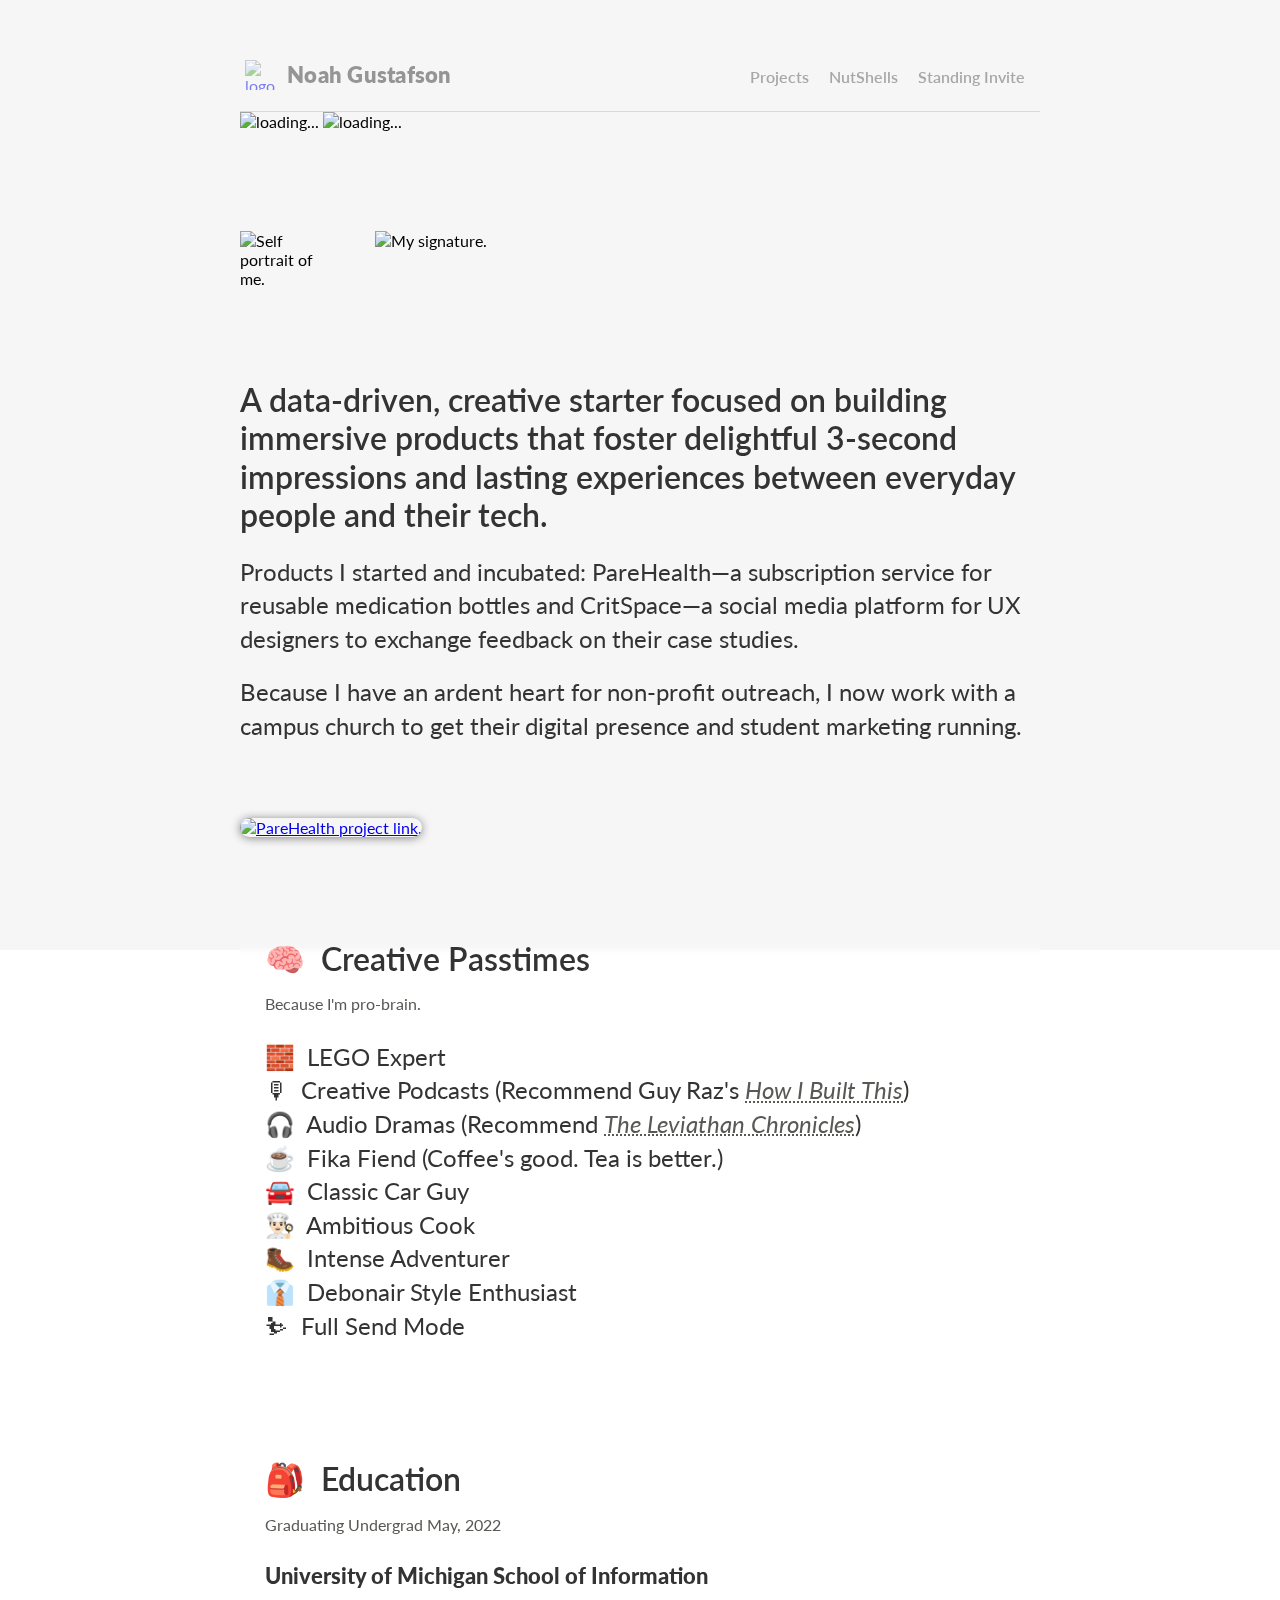
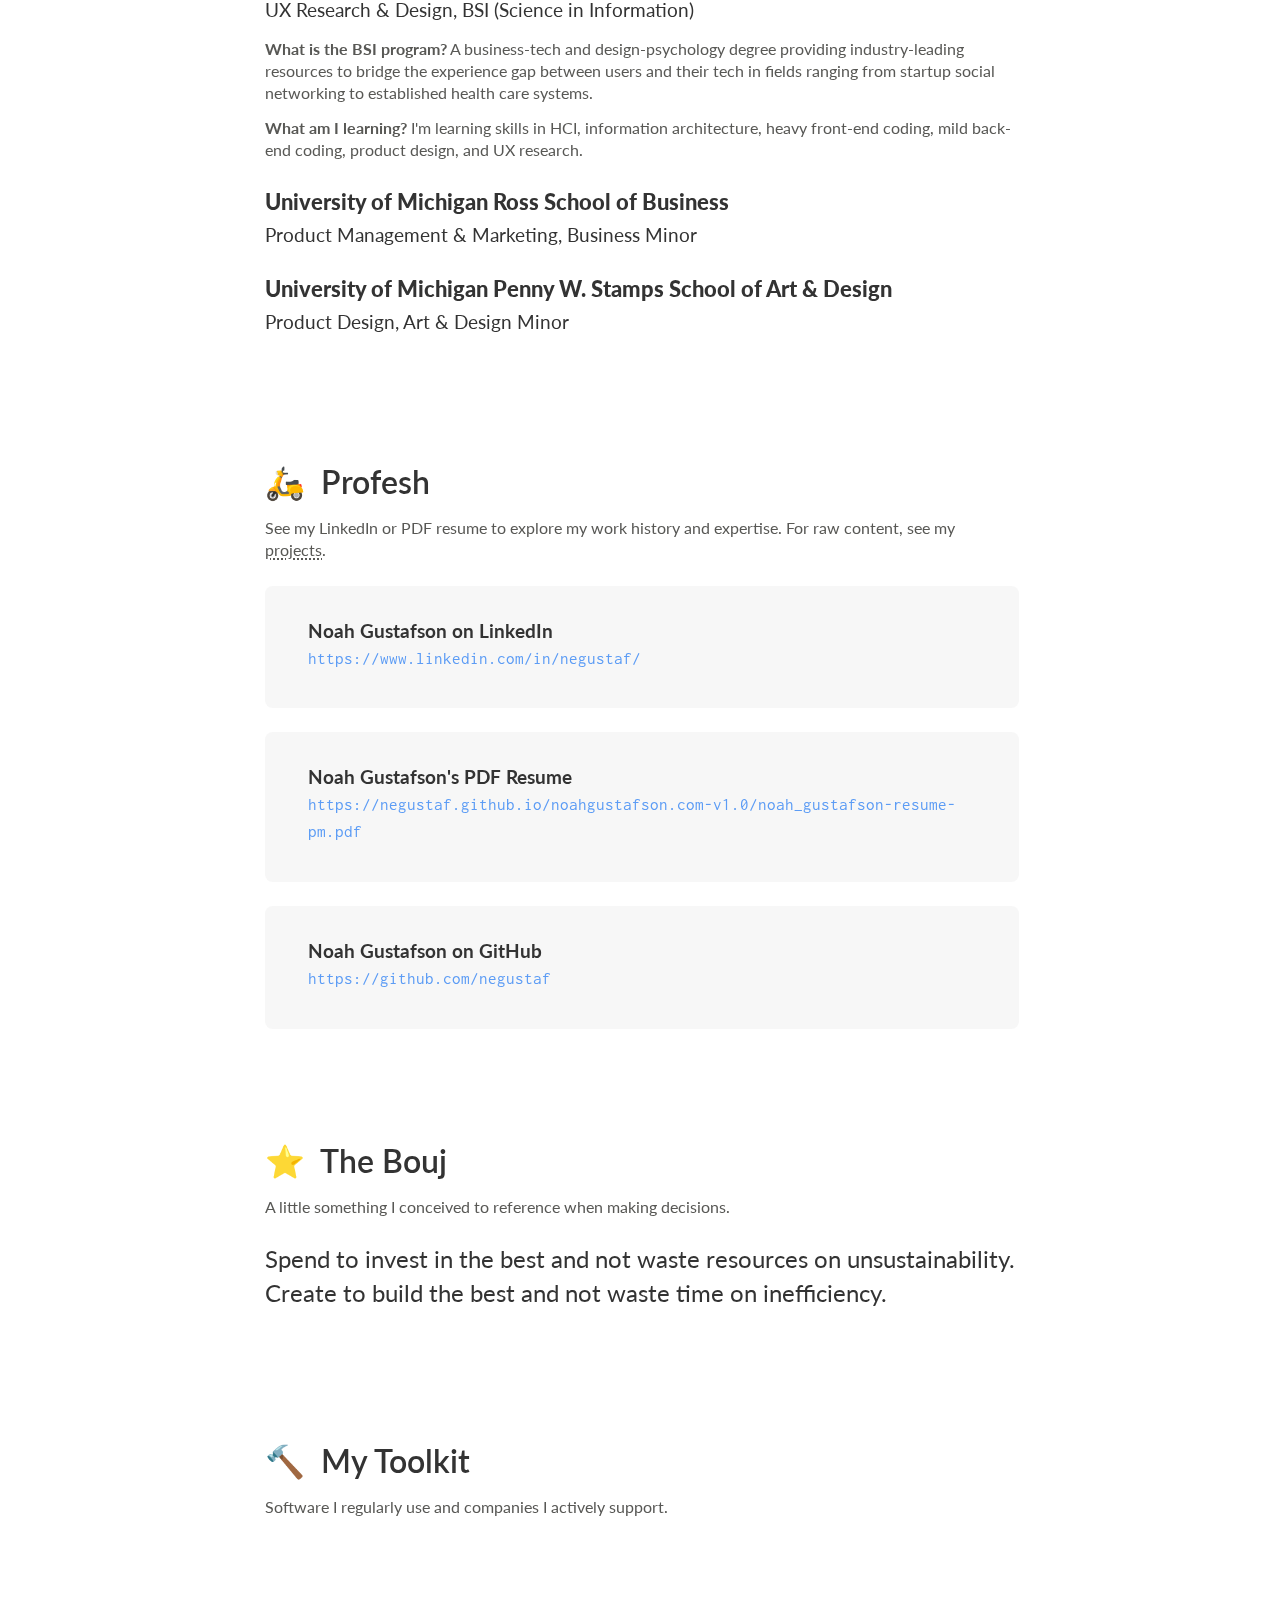
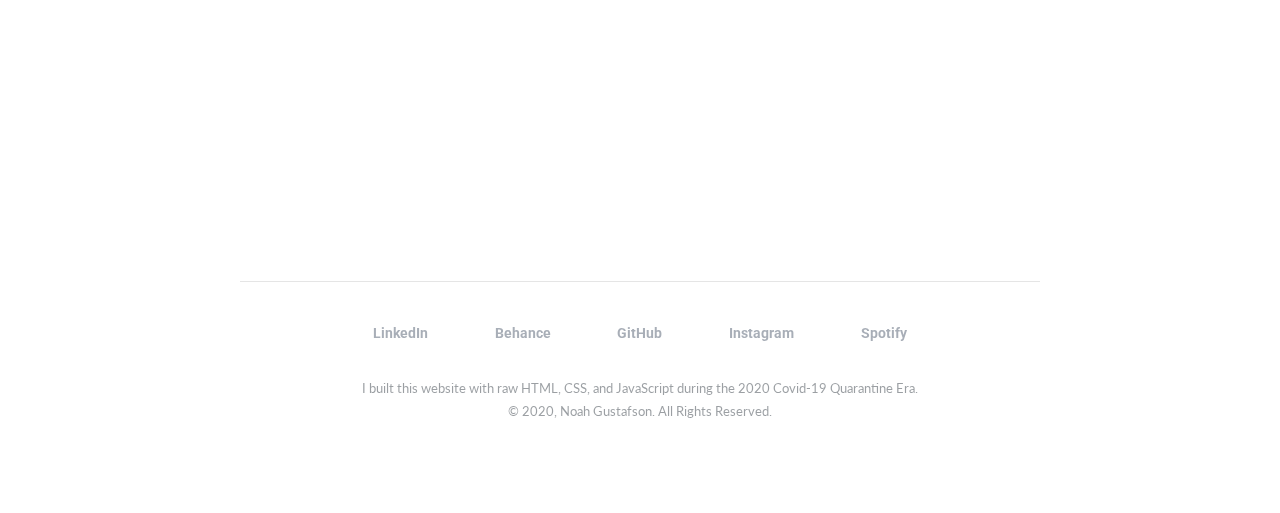
==== commit 1f16dbce: "new path negustaf.github.io/noahgustafson.com-v1.0" ====
--- a/index.html
+++ b/index.html
@@ -12,23 +12,23 @@
 		<!-- MOBILE META -->
 		<meta name="viewport" content="width=device-width, initial-scale=1.0">
 		<!-- FACEBOOK META --> <!-- default web image thumbnail for social sharing -->
-		<meta property="og:image" content="http://noahgustafson.com/v1.0/imgs/meta-link/socialmedia-placeholder.png">
+		<meta property="og:image" content="https://negustaf.github.io/noahgustafson.com-v1.0/imgs/meta-link/socialmedia-placeholder.png">
 		<meta property="og:image:type" content="image/png">
 		<meta property="og:image:width" content="1024">
 		<meta property="og:image:height" content="1024">
-		<meta property='og:url' content="http://noahgustafson.com/v1.0/imgs/meta-link/socialmedia-placeholder.png">
+		<meta property='og:url' content="https://negustaf.github.io/noahgustafson.com-v1.0/imgs/meta-link/socialmedia-placeholder.png">
 		<!-- CSS STYLESHEETS -->
 		<link href="https://fonts.googleapis.com/css2?family=Lato:ital,wght@0,100;0,300;0,400;0,700;0,900;1,100;1,300;1,400;1,700;1,900&family=Roboto:ital,wght@0,100;0,300;0,400;0,500;0,700;0,900;1,100;1,300;1,400;1,500;1,700;1,900&display=swap" rel="stylesheet">
 		<link rel="preconnect" href="https://fonts.gstatic.com">
 		<link href="https://fonts.googleapis.com/css2?family=Inconsolata&display=swap" rel="stylesheet">
 		<link rel="stylesheet" href="main.css">
 		<link rel="stylesheet" href="loading/loading.css">
-		<link rel="preload" type="image/png" href="http://noahgustafson.com/v1.0/imgs/meta-link/socialmedia-placeholder.png" as="image">
+		<link rel="preload" type="image/png" href="https://negustaf.github.io/noahgustafson.com-v1.0/imgs/meta-link/socialmedia-placeholder.png" as="image">
 		<!-- FAVICON -->
 		<link rel="shortcut icon" type="image/x-icon" href="/favicon.ico">
 		<!-- backup favicons -->
 		<link rel="shortcut icon" href="/favicon.png">
-		<link  rel="shortcut icon" type="image/x-icon" href="http://noahgustafson.com/v1.0/favicon.png?v=2">
+		<link  rel="shortcut icon" type="image/x-icon" href="https://negustaf.github.io/noahgustafson.com-v1.0/favicon.png?v=2">
 		<!-- "?v=2 sets new catch file" -->
 		<!-- JAVASCRIPT -->
 		<!-- more after main -->
@@ -66,7 +66,7 @@
 		<div class="body">
 			<header id="accessibility-jump">
 				<div class="header-logo">
-					<a href="https://negustaf.github.io/noahgustafson.com/v1.0/">
+					<a href="https://negustaf.github.io/noahgustafson.com-v1.0/">
 						<img class="header-logo-img" src="imgs/HipNoahSilhouette.png" alt="logo silhouette" height="30" width="30" style="vertical-align: middle;">
 						<p class="header-logo-text">Noah Gustafson</p>
 					</a>
@@ -75,13 +75,13 @@
 					<div class="desktop-nav">
 						<ul class="nav-links">
 							<li class="nav-item">
-								<a href="https://negustaf.github.io/noahgustafson.com/v1.0/projects/">Projects</a>
+								<a href="https://negustaf.github.io/noahgustafson.com-v1.0/projects/">Projects</a>
 							</li>
 							<li class="nav-item">
-								<a href="https://negustaf.github.io/noahgustafson.com/v1.0/nutshells/">NutShells</a>
+								<a href="https://negustaf.github.io/noahgustafson.com-v1.0/nutshells/">NutShells</a>
 							</li>
 							<li class="nav-item">
-								<a href="https://negustaf.github.io/noahgustafson.com/v1.0/standing-invite/">Standing Invite</a>
+								<a href="https://negustaf.github.io/noahgustafson.com-v1.0/standing-invite/">Standing Invite</a>
 							</li>
 						</ul>
 					</div>
@@ -91,13 +91,13 @@
 							<div class="overlay-content">
 								<ul class="nav-links">
 									<li class="nav-item">
-										<a href="https://negustaf.github.io/noahgustafson.com/v1.0/projects/">Projects</a>
+										<a href="https://negustaf.github.io/noahgustafson.com-v1.0/projects/">Projects</a>
 									</li>
 									<li class="nav-item">
-										<a href="https://negustaf.github.io/noahgustafson.com/v1.0/nutshells/">NutShells</a>
+										<a href="https://negustaf.github.io/noahgustafson.com-v1.0/nutshells/">NutShells</a>
 									</li>
 									<li class="nav-item">
-										<a href="https://negustaf.github.io/noahgustafson.com/v1.0/standing-invite/">Standing Invite</a>
+										<a href="https://negustaf.github.io/noahgustafson.com-v1.0/standing-invite/">Standing Invite</a>
 									</li>
 								</ul>
 							</div>
@@ -122,7 +122,7 @@
 				<p class="text">Because I have an ardent heart for non-profit outreach, I now work with a campus church to get their digital presence and student marketing running.</p>
 				<div class="project-thumbnail-positioning-large">
 					<div class="project-thumbnail">
-						<a href="https://negustaf.github.io/noahgustafson.com/v1.0/projects/">
+						<a href="https://negustaf.github.io/noahgustafson.com-v1.0/projects/">
 							<img class="project-thumbnail-img-large" src="imgs/parehealthtab.png" alt="PareHealth project link." width="1920" height="1228">
 						</a>
 					</div>
@@ -171,7 +171,7 @@
 							<div class="bookmark-text">
 								<!--<h2>Need a conversation starter?</h2>-->
 								<p><strong>Noah Gustafson's PDF Resume</strong></p>
-								<p class="bookmark-text-link">https://negustaf.github.io/noahgustafson.com/v1.0/noah_gustafson-resume-pm.pdf</p>
+								<p class="bookmark-text-link">https://negustaf.github.io/noahgustafson.com-v1.0/noah_gustafson-resume-pm.pdf</p>
 							</div>
 						</div>
 					</div>
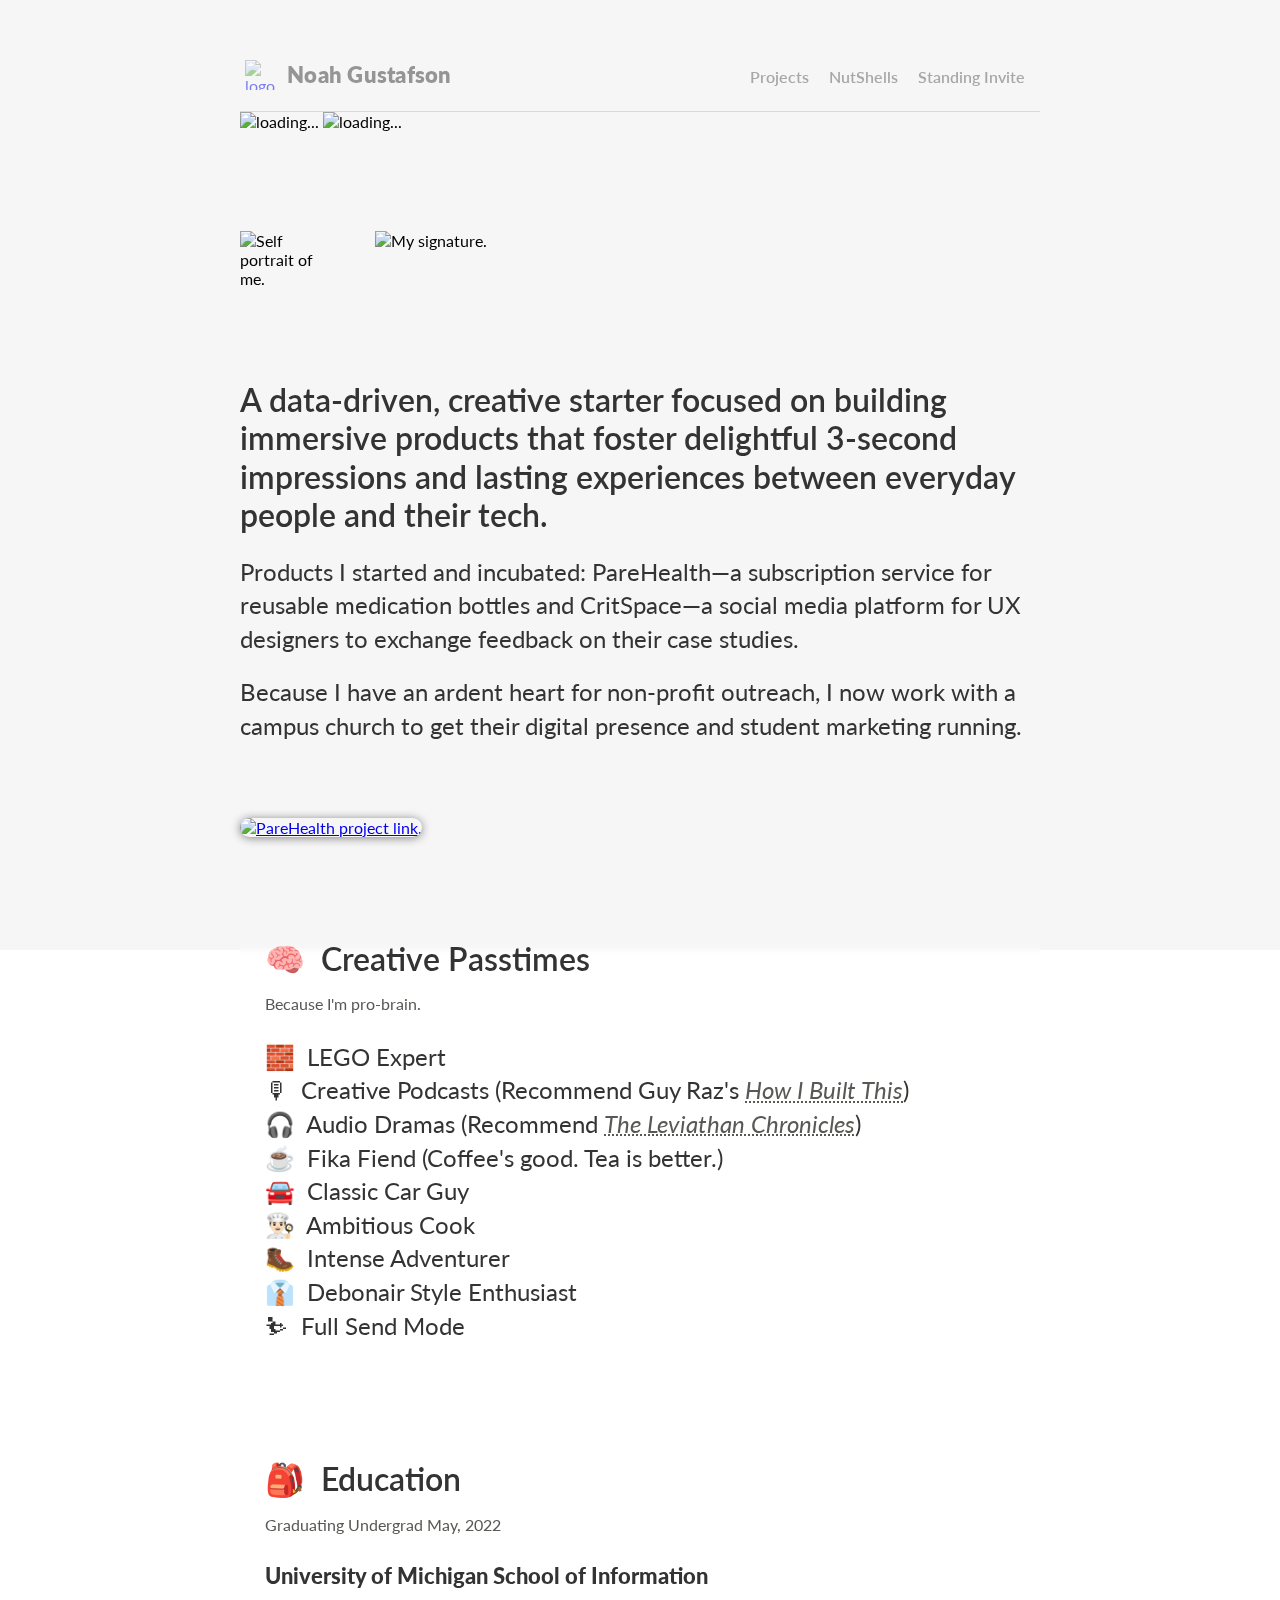
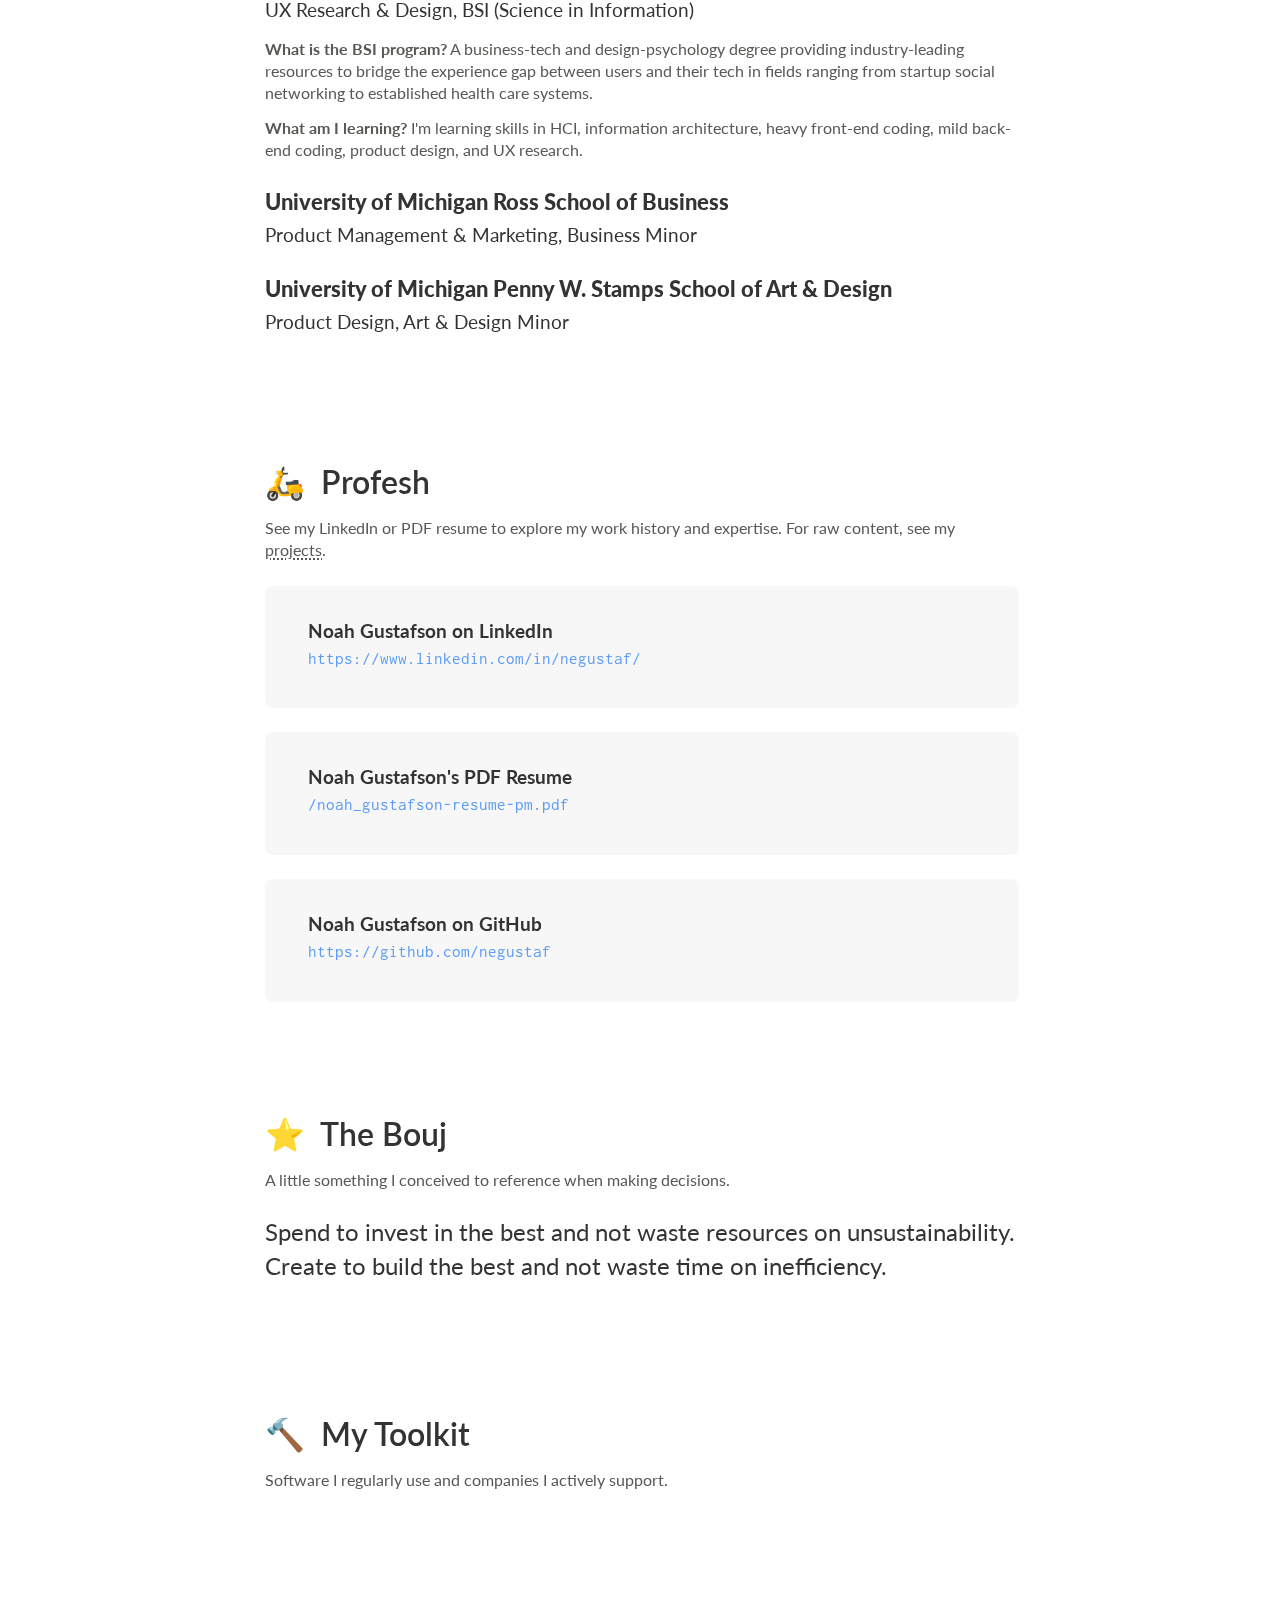
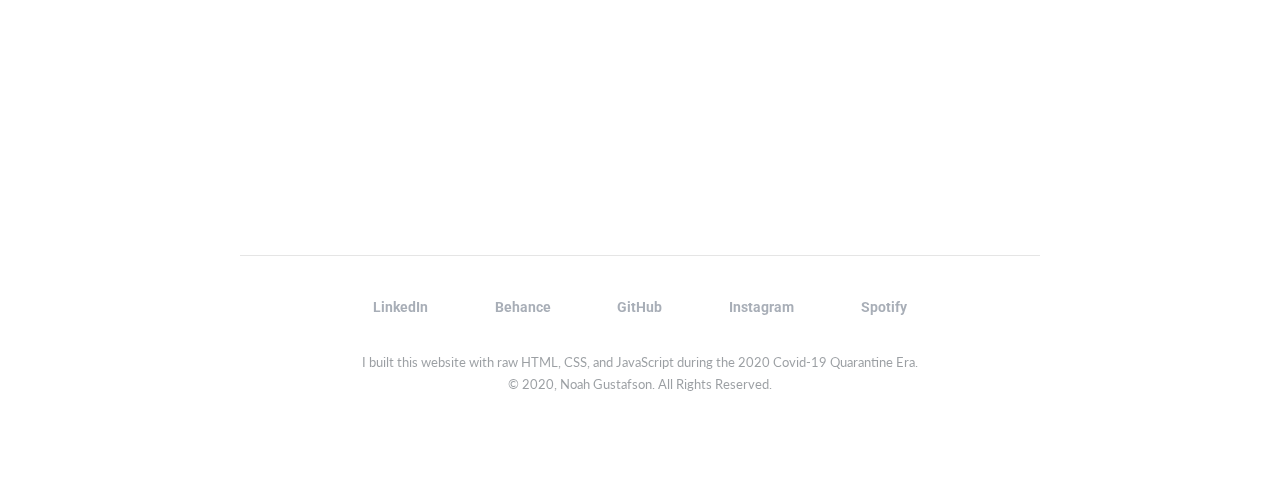
==== commit b86e377c: "Update index.html" ====
--- a/index.html
+++ b/index.html
@@ -66,7 +66,7 @@
 		<div class="body">
 			<header id="accessibility-jump">
 				<div class="header-logo">
-					<a href="https://negustaf.github.io/noahgustafson.com-v1.0/">
+					<a href="#">
 						<img class="header-logo-img" src="imgs/HipNoahSilhouette.png" alt="logo silhouette" height="30" width="30" style="vertical-align: middle;">
 						<p class="header-logo-text">Noah Gustafson</p>
 					</a>
@@ -75,13 +75,13 @@
 					<div class="desktop-nav">
 						<ul class="nav-links">
 							<li class="nav-item">
-								<a href="https://negustaf.github.io/noahgustafson.com-v1.0/projects/">Projects</a>
+								<a href="/projects/">Projects</a>
 							</li>
 							<li class="nav-item">
-								<a href="https://negustaf.github.io/noahgustafson.com-v1.0/nutshells/">NutShells</a>
+								<a href="/nutshells/">NutShells</a>
 							</li>
 							<li class="nav-item">
-								<a href="https://negustaf.github.io/noahgustafson.com-v1.0/standing-invite/">Standing Invite</a>
+								<a href="/standing-invite/">Standing Invite</a>
 							</li>
 						</ul>
 					</div>
@@ -91,13 +91,13 @@
 							<div class="overlay-content">
 								<ul class="nav-links">
 									<li class="nav-item">
-										<a href="https://negustaf.github.io/noahgustafson.com-v1.0/projects/">Projects</a>
+										<a href="/projects/">Projects</a>
 									</li>
 									<li class="nav-item">
-										<a href="https://negustaf.github.io/noahgustafson.com-v1.0/nutshells/">NutShells</a>
+										<a href="/nutshells/">NutShells</a>
 									</li>
 									<li class="nav-item">
-										<a href="https://negustaf.github.io/noahgustafson.com-v1.0/standing-invite/">Standing Invite</a>
+										<a href="/standing-invite/">Standing Invite</a>
 									</li>
 								</ul>
 							</div>
@@ -122,7 +122,7 @@
 				<p class="text">Because I have an ardent heart for non-profit outreach, I now work with a campus church to get their digital presence and student marketing running.</p>
 				<div class="project-thumbnail-positioning-large">
 					<div class="project-thumbnail">
-						<a href="https://negustaf.github.io/noahgustafson.com-v1.0/projects/">
+						<a href="/projects/">
 							<img class="project-thumbnail-img-large" src="imgs/parehealthtab.png" alt="PareHealth project link." width="1920" height="1228">
 						</a>
 					</div>
@@ -171,7 +171,7 @@
 							<div class="bookmark-text">
 								<!--<h2>Need a conversation starter?</h2>-->
 								<p><strong>Noah Gustafson's PDF Resume</strong></p>
-								<p class="bookmark-text-link">https://negustaf.github.io/noahgustafson.com-v1.0/noah_gustafson-resume-pm.pdf</p>
+								<p class="bookmark-text-link">/noah_gustafson-resume-pm.pdf</p>
 							</div>
 						</div>
 					</div>
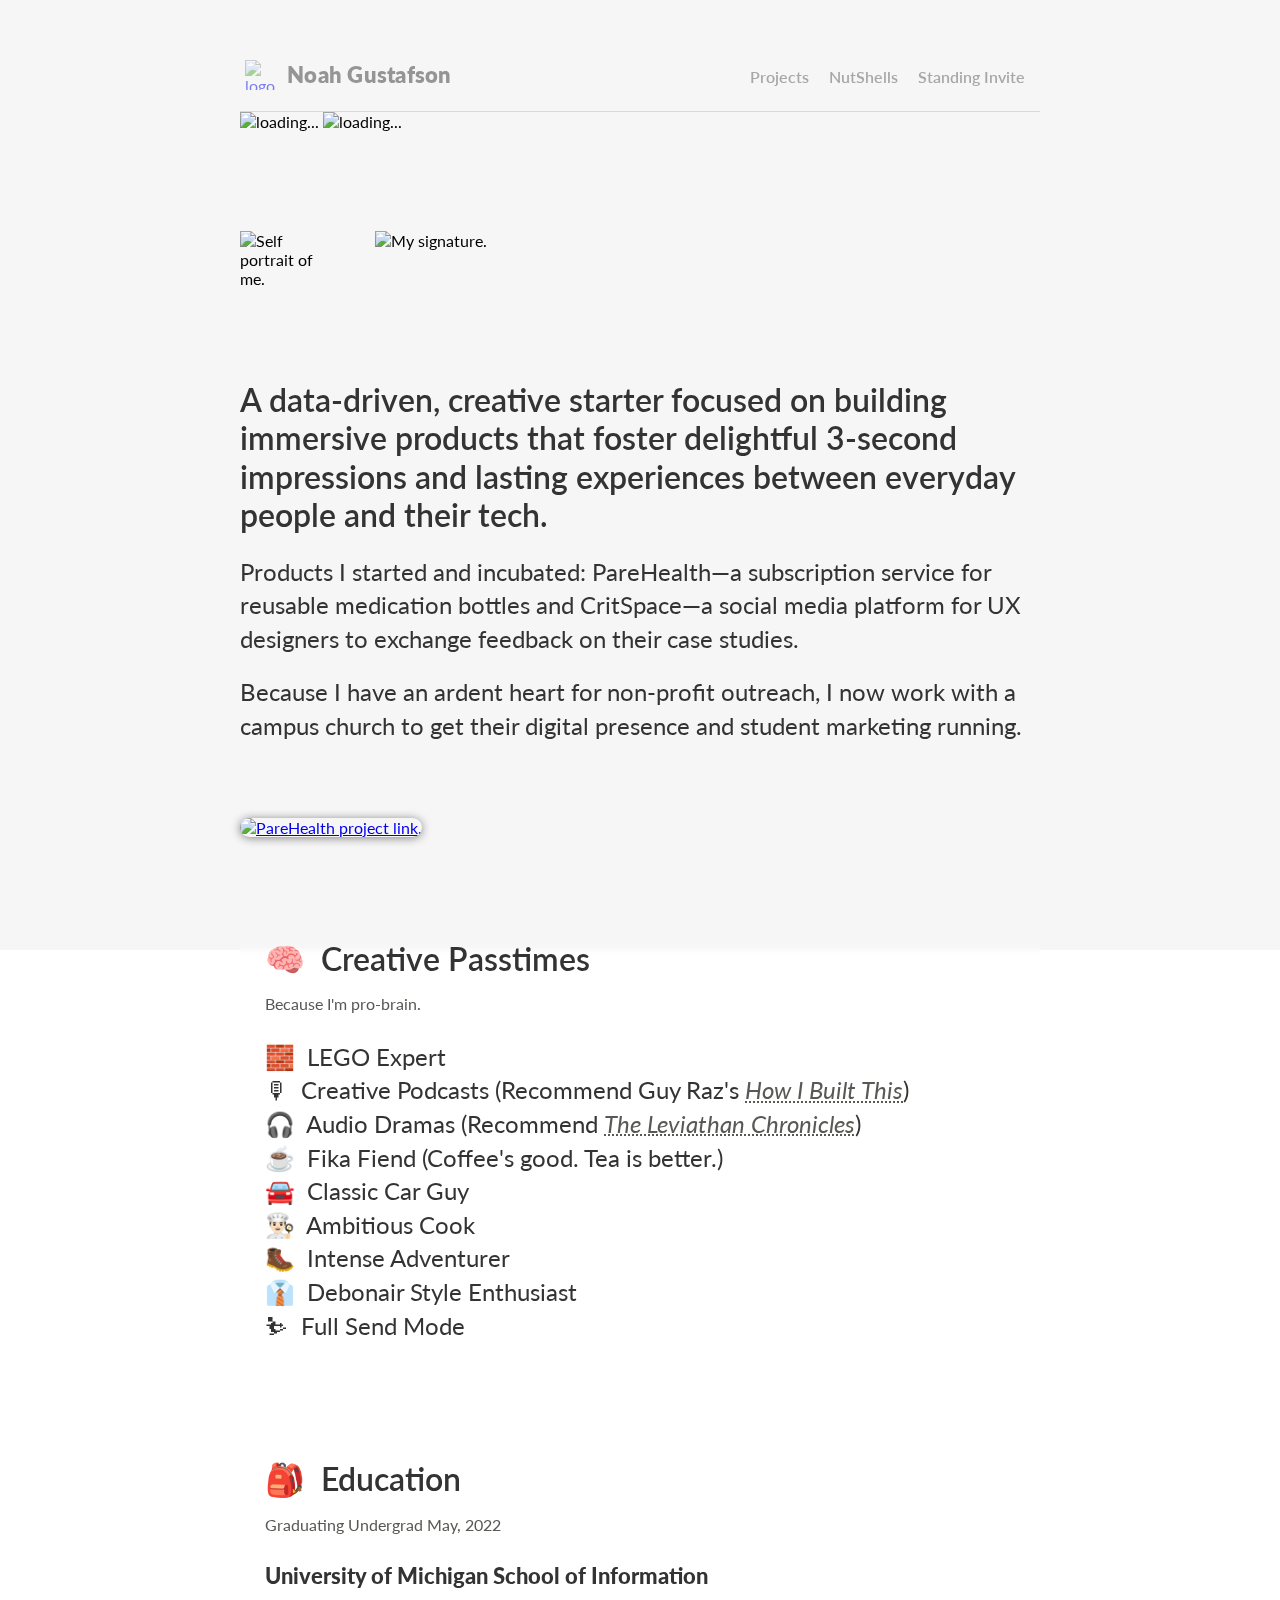
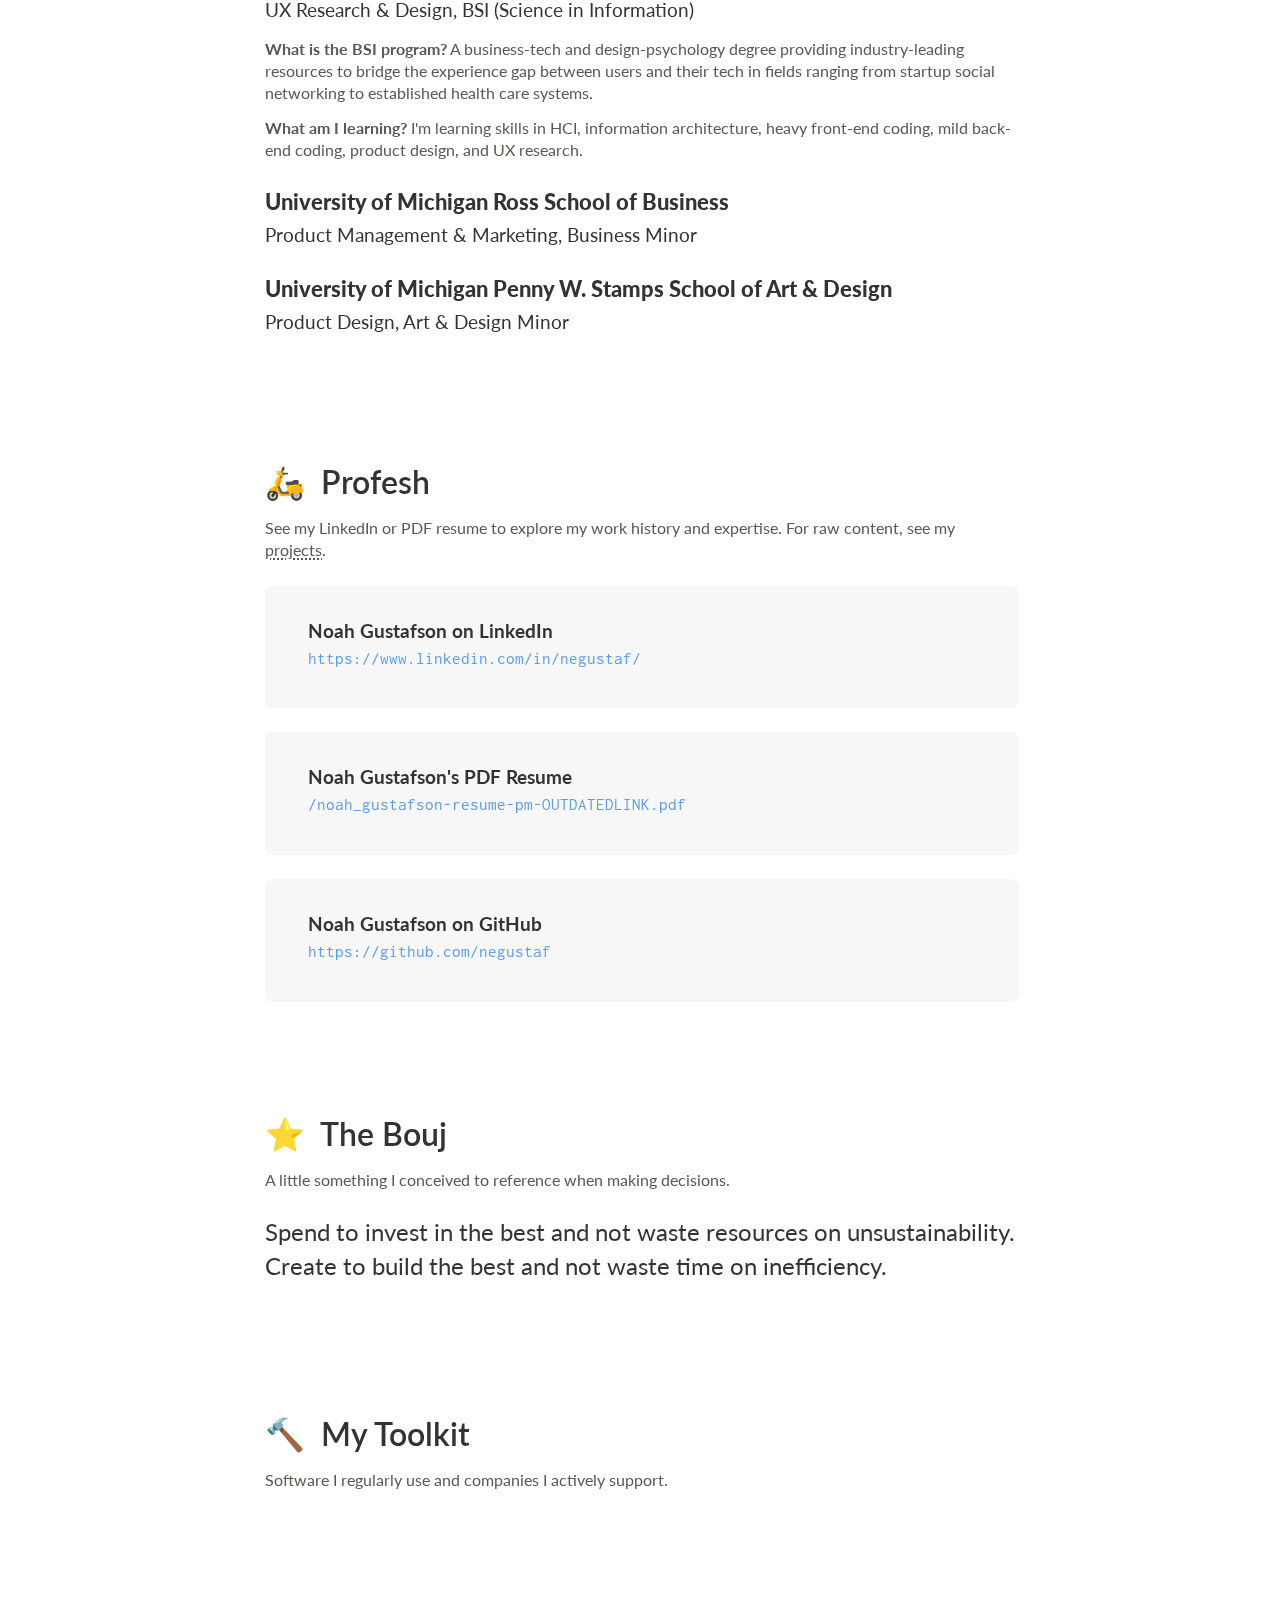
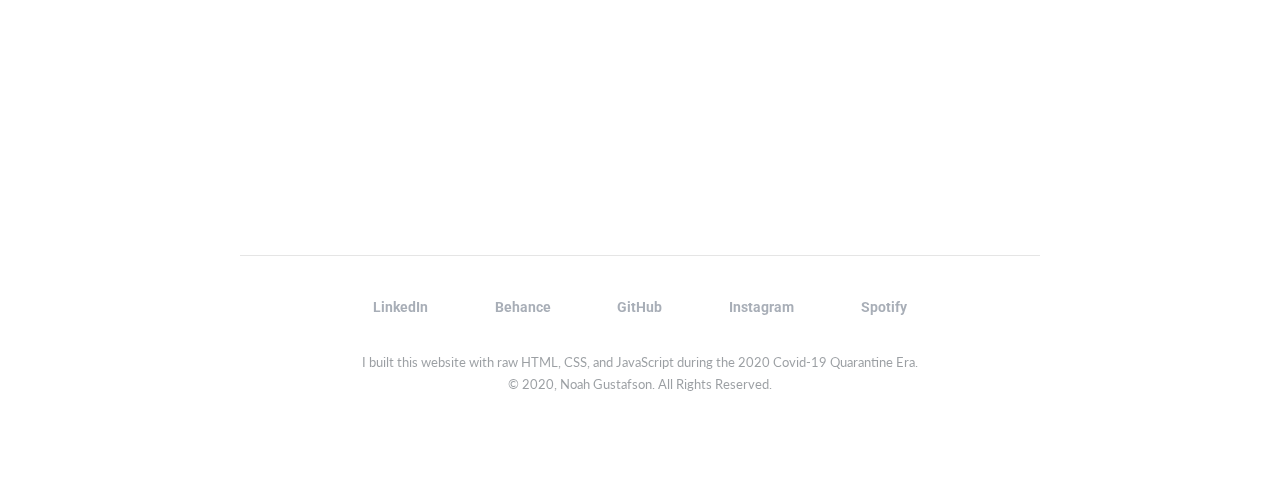
==== commit ce9cd487: "Update index.html" ====
--- a/index.html
+++ b/index.html
@@ -66,7 +66,7 @@
 		<div class="body">
 			<header id="accessibility-jump">
 				<div class="header-logo">
-					<a href="#">
+					<a href="https://negustaf.github.io/noahgustafson.com-v1.0/">
 						<img class="header-logo-img" src="imgs/HipNoahSilhouette.png" alt="logo silhouette" height="30" width="30" style="vertical-align: middle;">
 						<p class="header-logo-text">Noah Gustafson</p>
 					</a>
@@ -75,13 +75,13 @@
 					<div class="desktop-nav">
 						<ul class="nav-links">
 							<li class="nav-item">
-								<a href="/projects/">Projects</a>
+								<a href="https://negustaf.github.io/noahgustafson.com-v1.0/projects/">Projects</a>
 							</li>
 							<li class="nav-item">
-								<a href="/nutshells/">NutShells</a>
+								<a href="https://negustaf.github.io/noahgustafson.com-v1.0/nutshells/">NutShells</a>
 							</li>
 							<li class="nav-item">
-								<a href="/standing-invite/">Standing Invite</a>
+								<a href="https://negustaf.github.io/noahgustafson.com-v1.0/standing-invite/">Standing Invite</a>
 							</li>
 						</ul>
 					</div>
@@ -91,13 +91,13 @@
 							<div class="overlay-content">
 								<ul class="nav-links">
 									<li class="nav-item">
-										<a href="/projects/">Projects</a>
+										<a href="https://negustaf.github.io/noahgustafson.com-v1.0/projects/">Projects</a>
 									</li>
 									<li class="nav-item">
-										<a href="/nutshells/">NutShells</a>
+										<a href="https://negustaf.github.io/noahgustafson.com-v1.0/nutshells/">NutShells</a>
 									</li>
 									<li class="nav-item">
-										<a href="/standing-invite/">Standing Invite</a>
+										<a href="https://negustaf.github.io/noahgustafson.com-v1.0/standing-invite/">Standing Invite</a>
 									</li>
 								</ul>
 							</div>
@@ -122,7 +122,7 @@
 				<p class="text">Because I have an ardent heart for non-profit outreach, I now work with a campus church to get their digital presence and student marketing running.</p>
 				<div class="project-thumbnail-positioning-large">
 					<div class="project-thumbnail">
-						<a href="/projects/">
+						<a href="https://negustaf.github.io/noahgustafson.com-v1.0/projects/">
 							<img class="project-thumbnail-img-large" src="imgs/parehealthtab.png" alt="PareHealth project link." width="1920" height="1228">
 						</a>
 					</div>
@@ -171,7 +171,7 @@
 							<div class="bookmark-text">
 								<!--<h2>Need a conversation starter?</h2>-->
 								<p><strong>Noah Gustafson's PDF Resume</strong></p>
-								<p class="bookmark-text-link">/noah_gustafson-resume-pm.pdf</p>
+								<p class="bookmark-text-link">/noah_gustafson-resume-pm-OUTDATEDLINK.pdf</p>
 							</div>
 						</div>
 					</div>
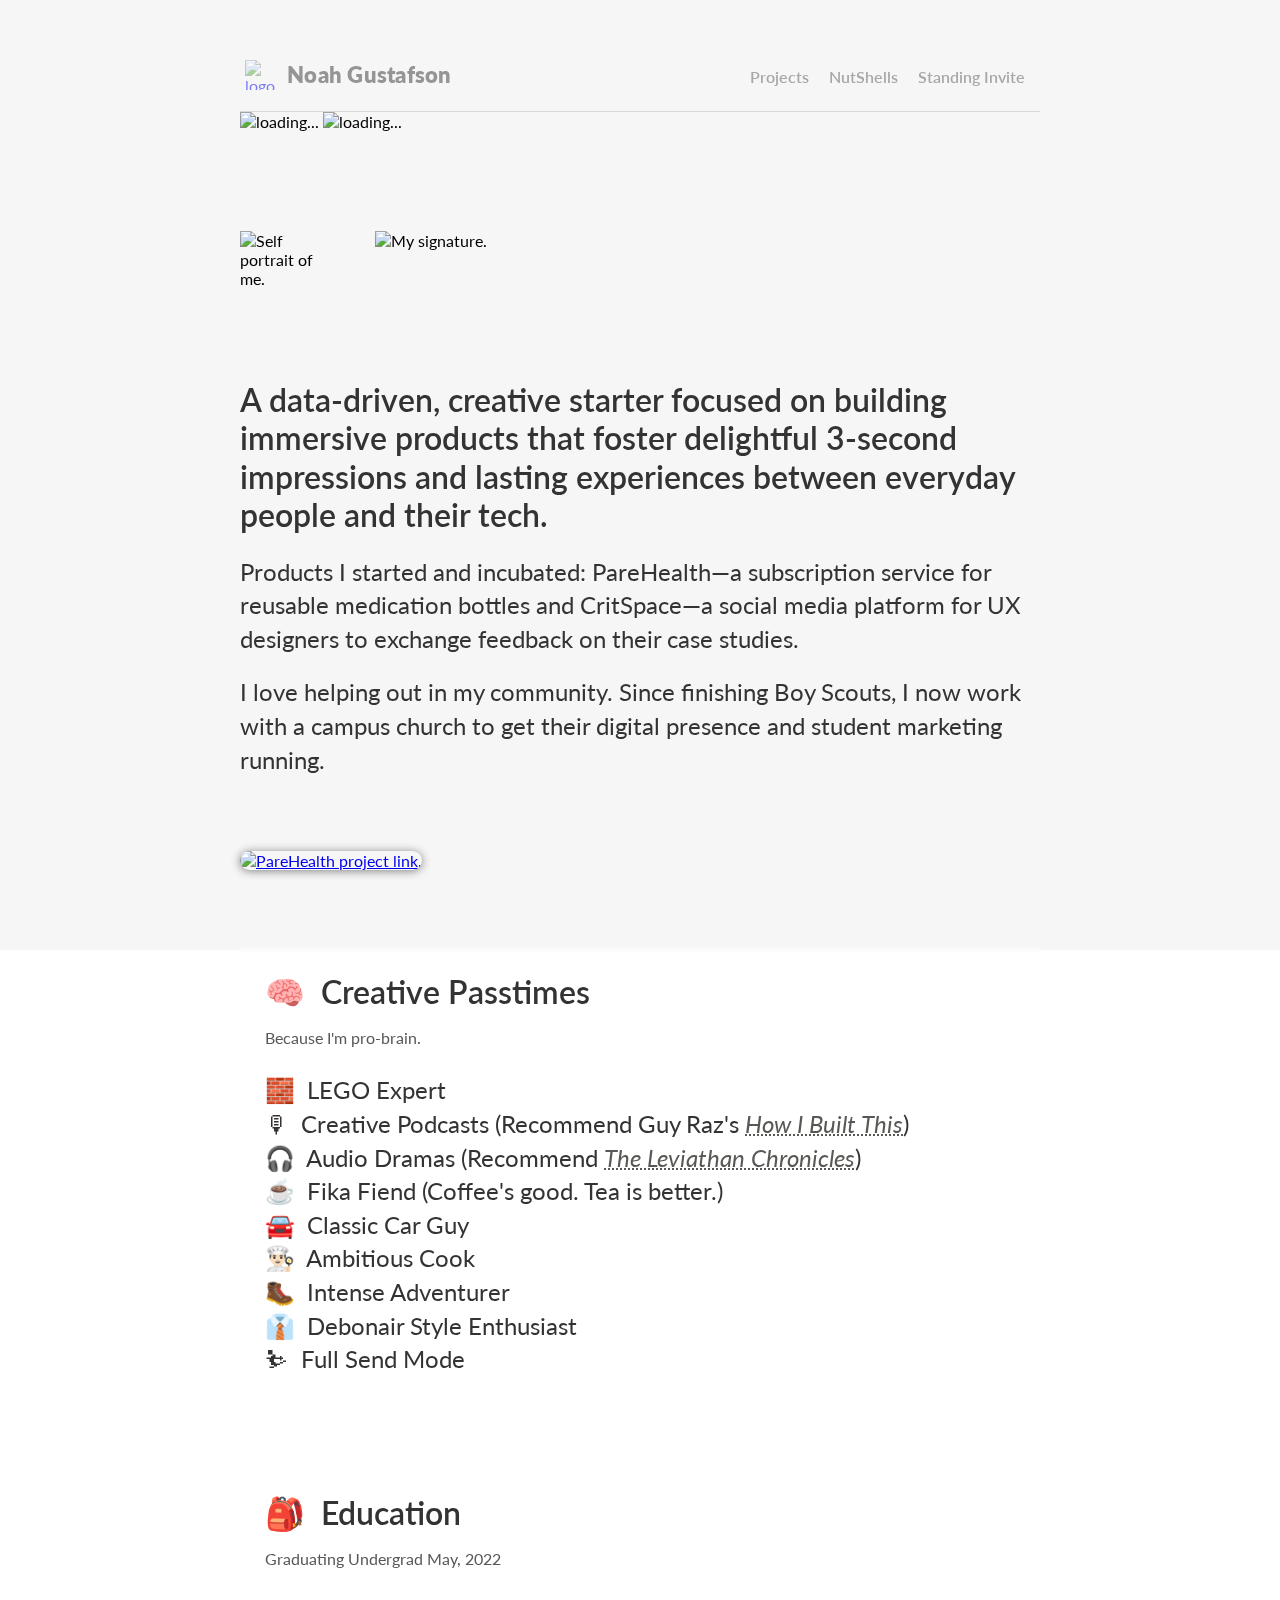
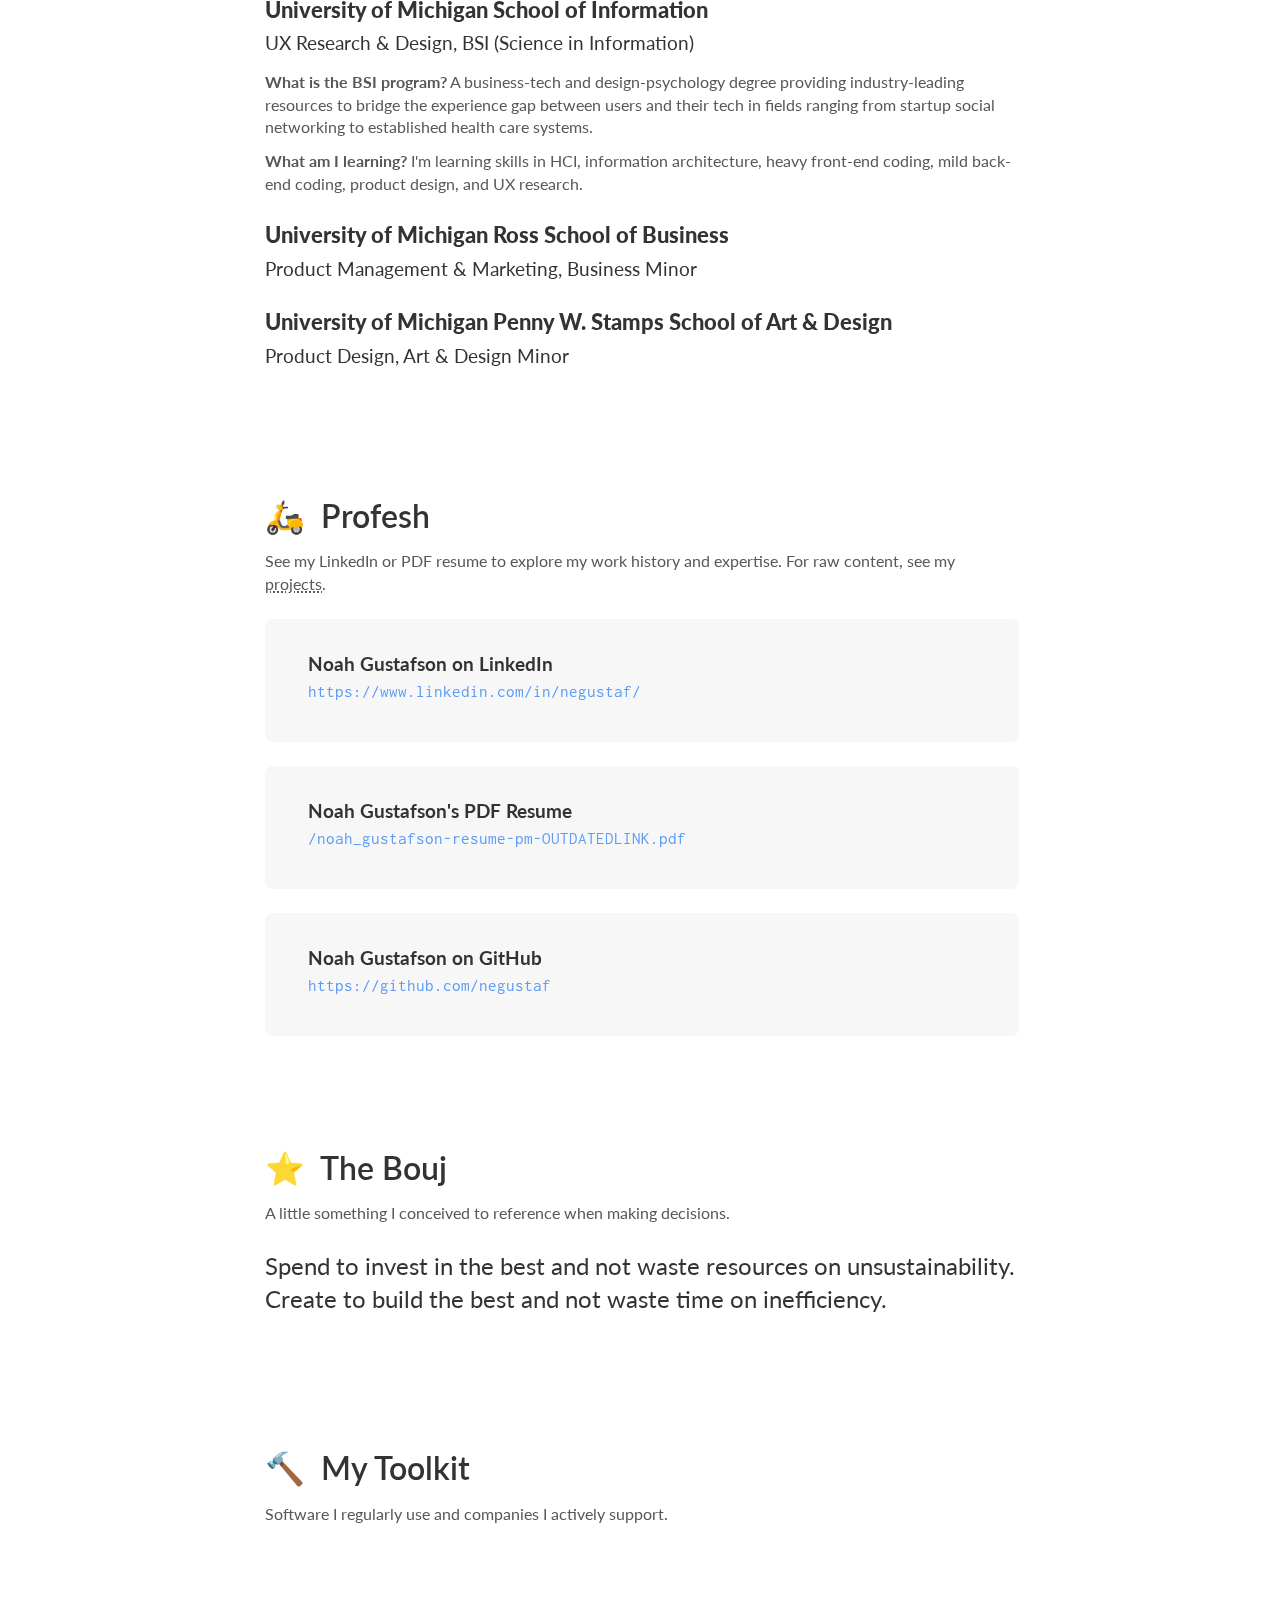
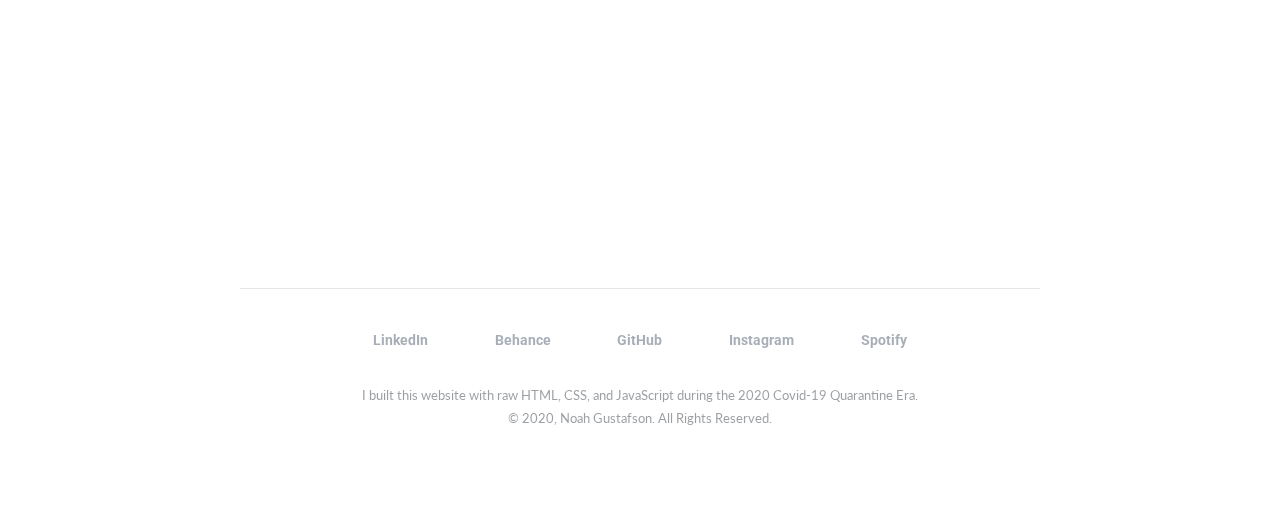
==== commit a04b93be: "Update index.html" ====
--- a/index.html
+++ b/index.html
@@ -119,7 +119,7 @@
 				</div>
 				<h1 id="h-tagline">A data-driven, creative starter focused on building immersive products that foster delightful 3-second impressions and lasting experiences between everyday people and their tech.</h1>
 				<p class="text">Products I started and incubated: PareHealth&mdash;a subscription service for reusable medication bottles and CritSpace&mdash;a social media platform for UX designers to exchange feedback on their case studies.</p>
-				<p class="text">Because I have an ardent heart for non-profit outreach, I now work with a campus church to get their digital presence and student marketing running.</p>
+				<p class="text">I love helping out in my community. Since finishing Boy Scouts, I now work with a campus church to get their digital presence and student marketing running.</p>
 				<div class="project-thumbnail-positioning-large">
 					<div class="project-thumbnail">
 						<a href="https://negustaf.github.io/noahgustafson.com-v1.0/projects/">
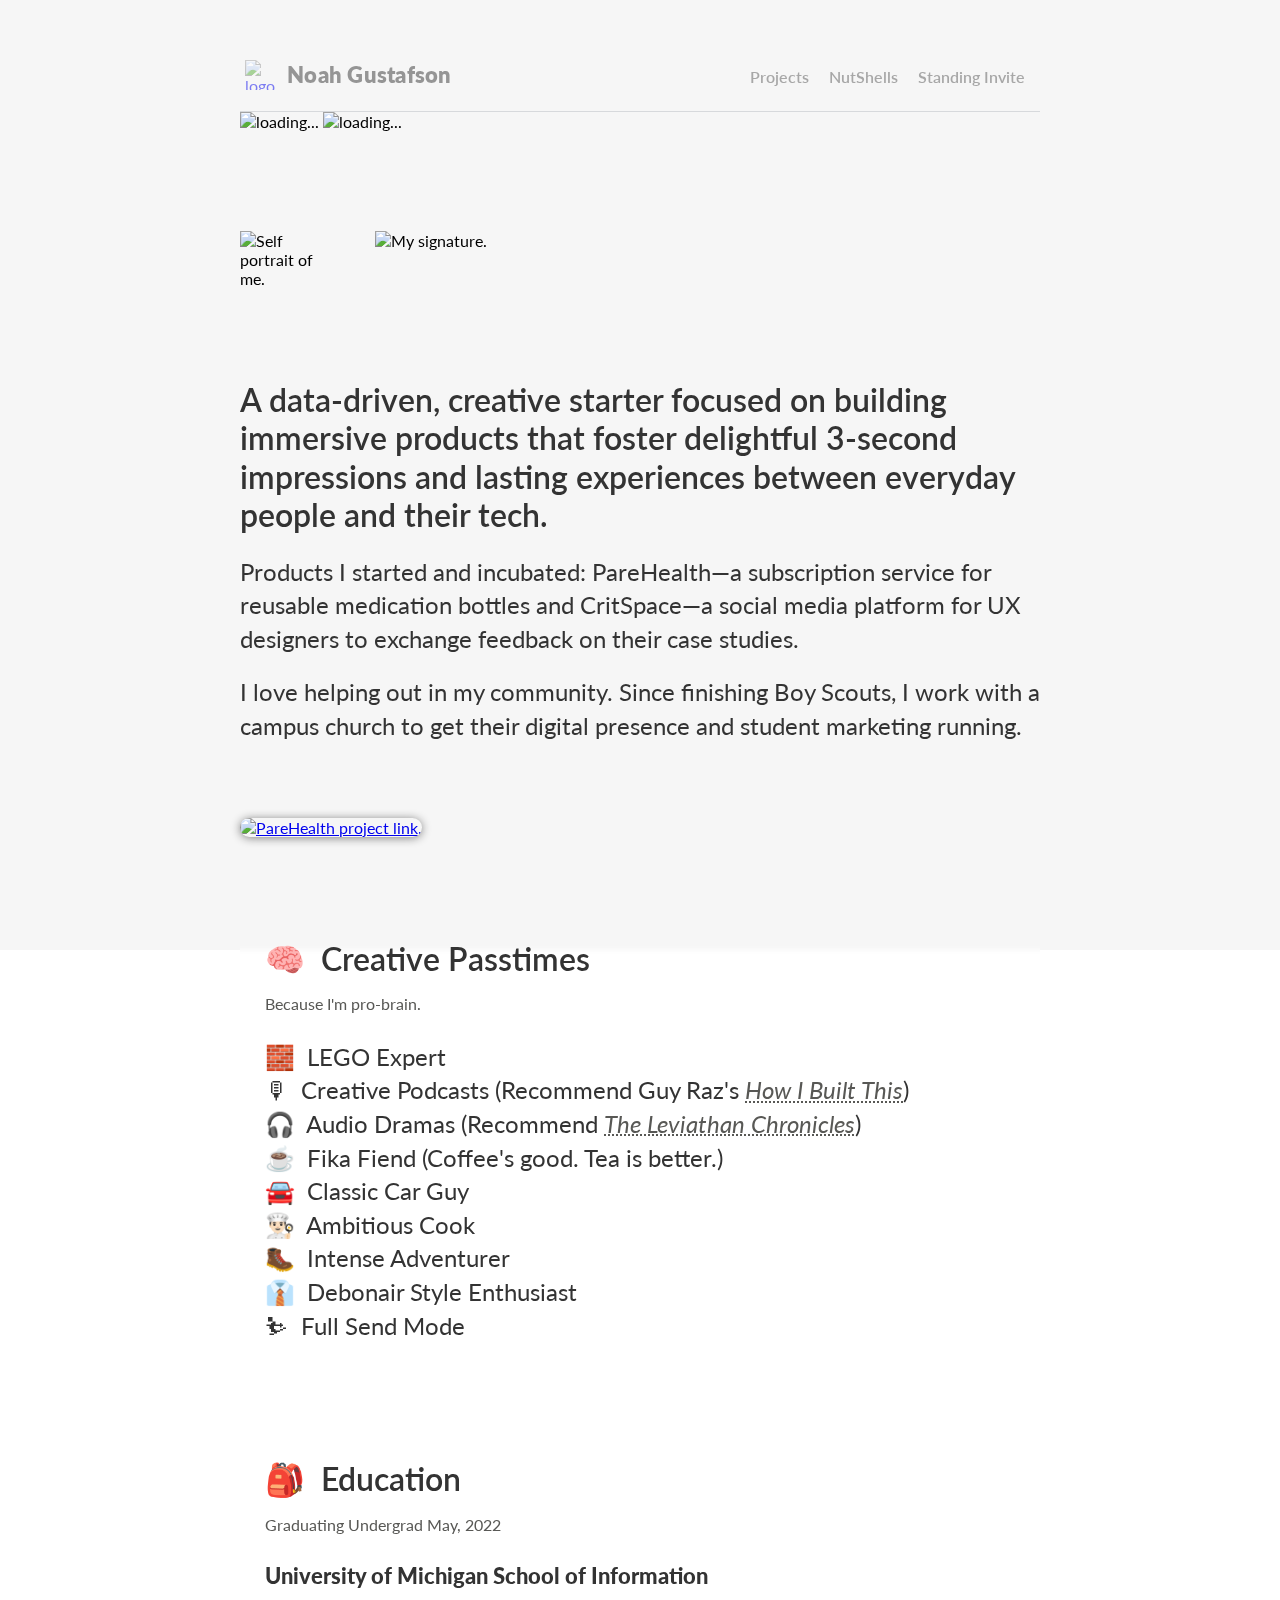
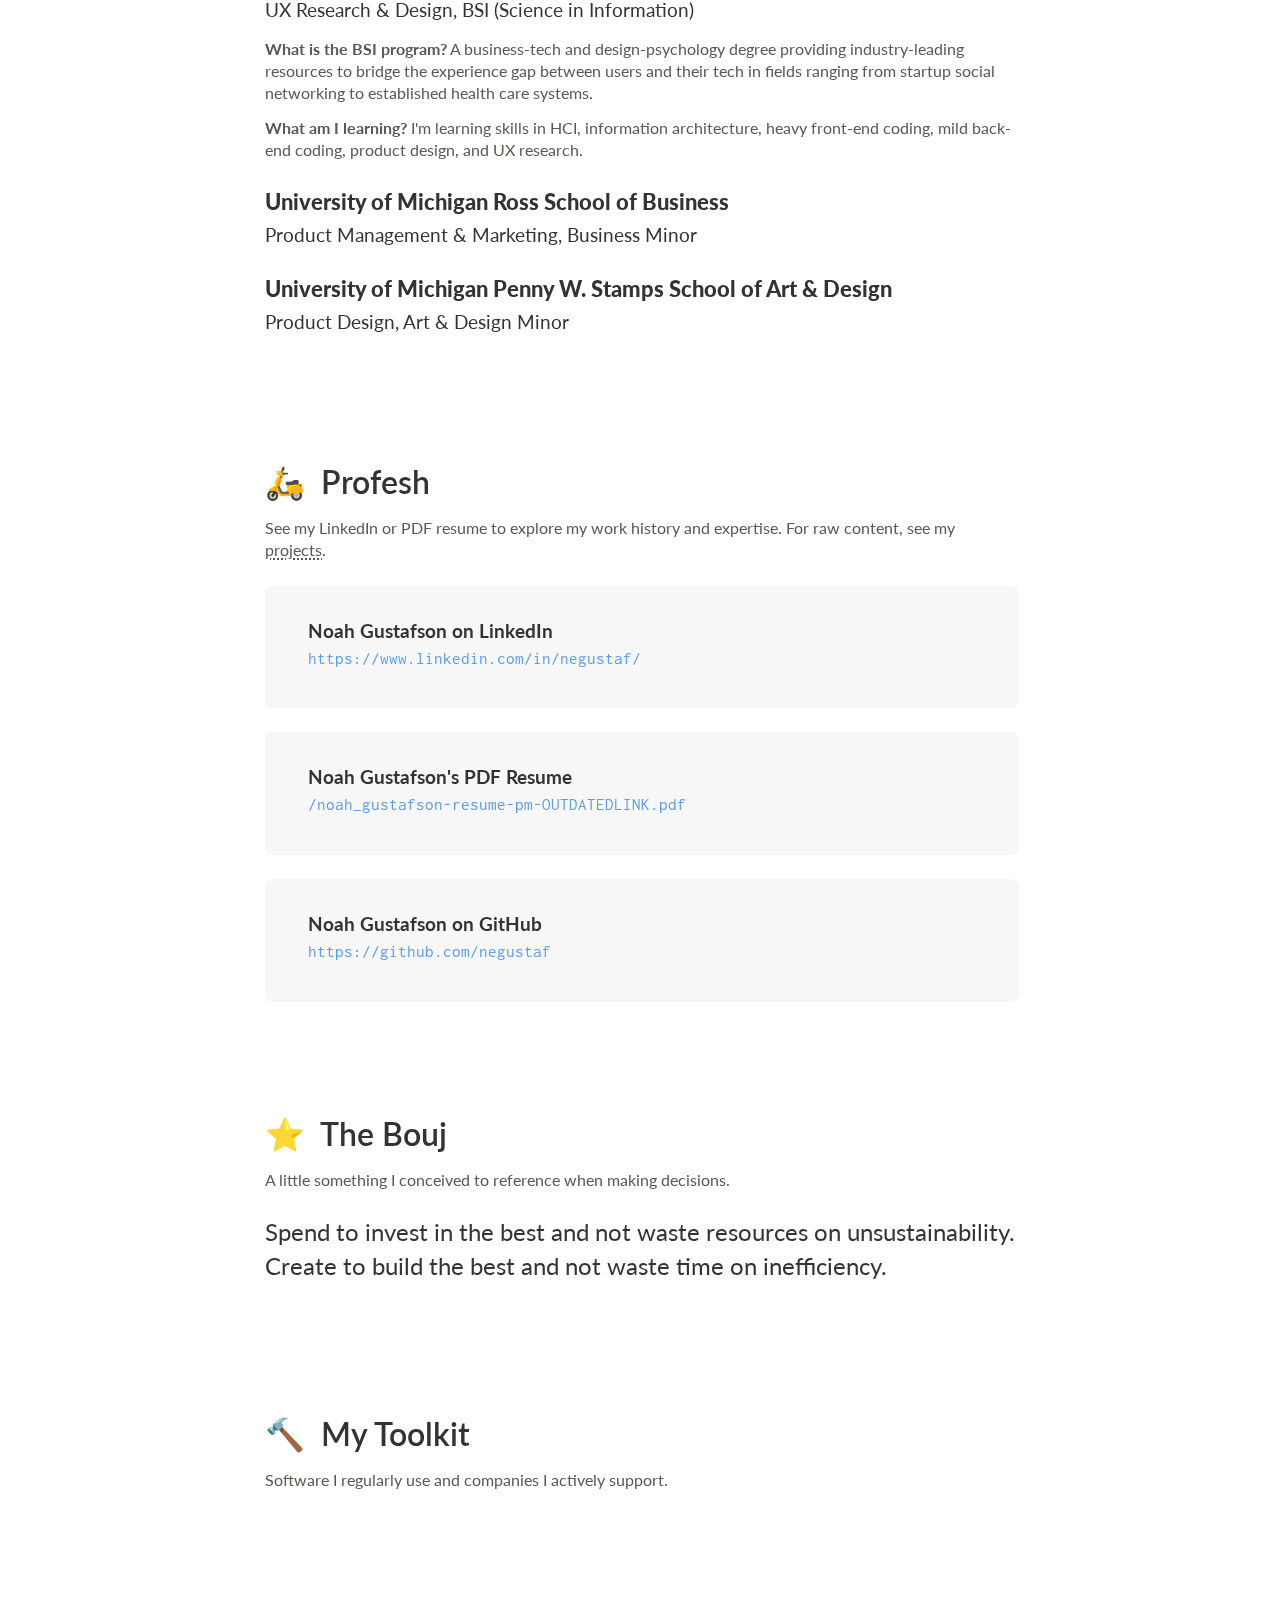
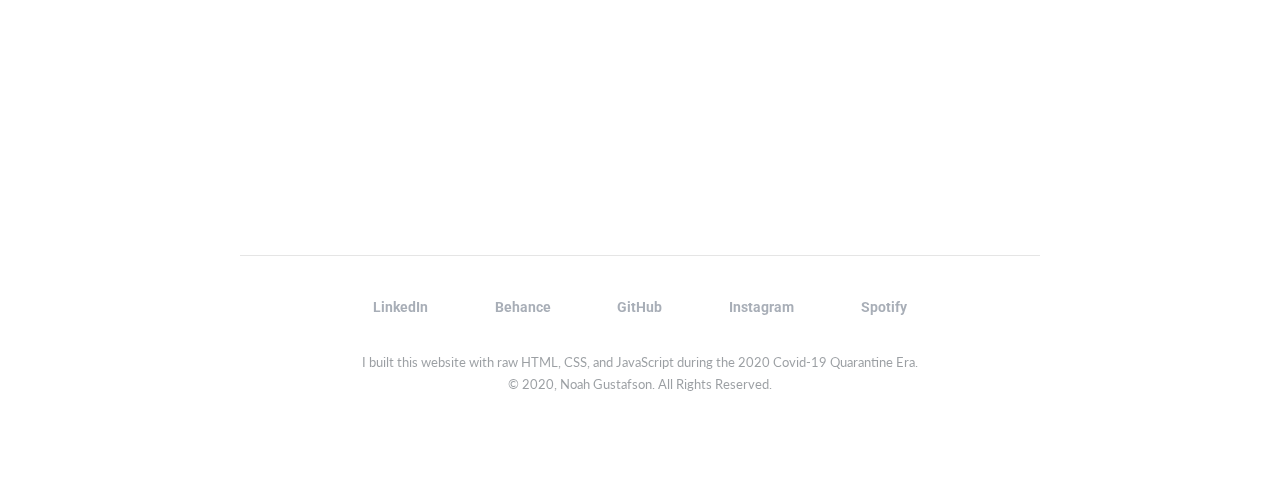
==== commit 79c96b5d: "Update index.html" ====
--- a/index.html
+++ b/index.html
@@ -119,7 +119,7 @@
 				</div>
 				<h1 id="h-tagline">A data-driven, creative starter focused on building immersive products that foster delightful 3-second impressions and lasting experiences between everyday people and their tech.</h1>
 				<p class="text">Products I started and incubated: PareHealth&mdash;a subscription service for reusable medication bottles and CritSpace&mdash;a social media platform for UX designers to exchange feedback on their case studies.</p>
-				<p class="text">I love helping out in my community. Since finishing Boy Scouts, I now work with a campus church to get their digital presence and student marketing running.</p>
+				<p class="text">I love helping out in my community. Since finishing Boy Scouts, I work with a campus church to get their digital presence and student marketing running.</p>
 				<div class="project-thumbnail-positioning-large">
 					<div class="project-thumbnail">
 						<a href="https://negustaf.github.io/noahgustafson.com-v1.0/projects/">
